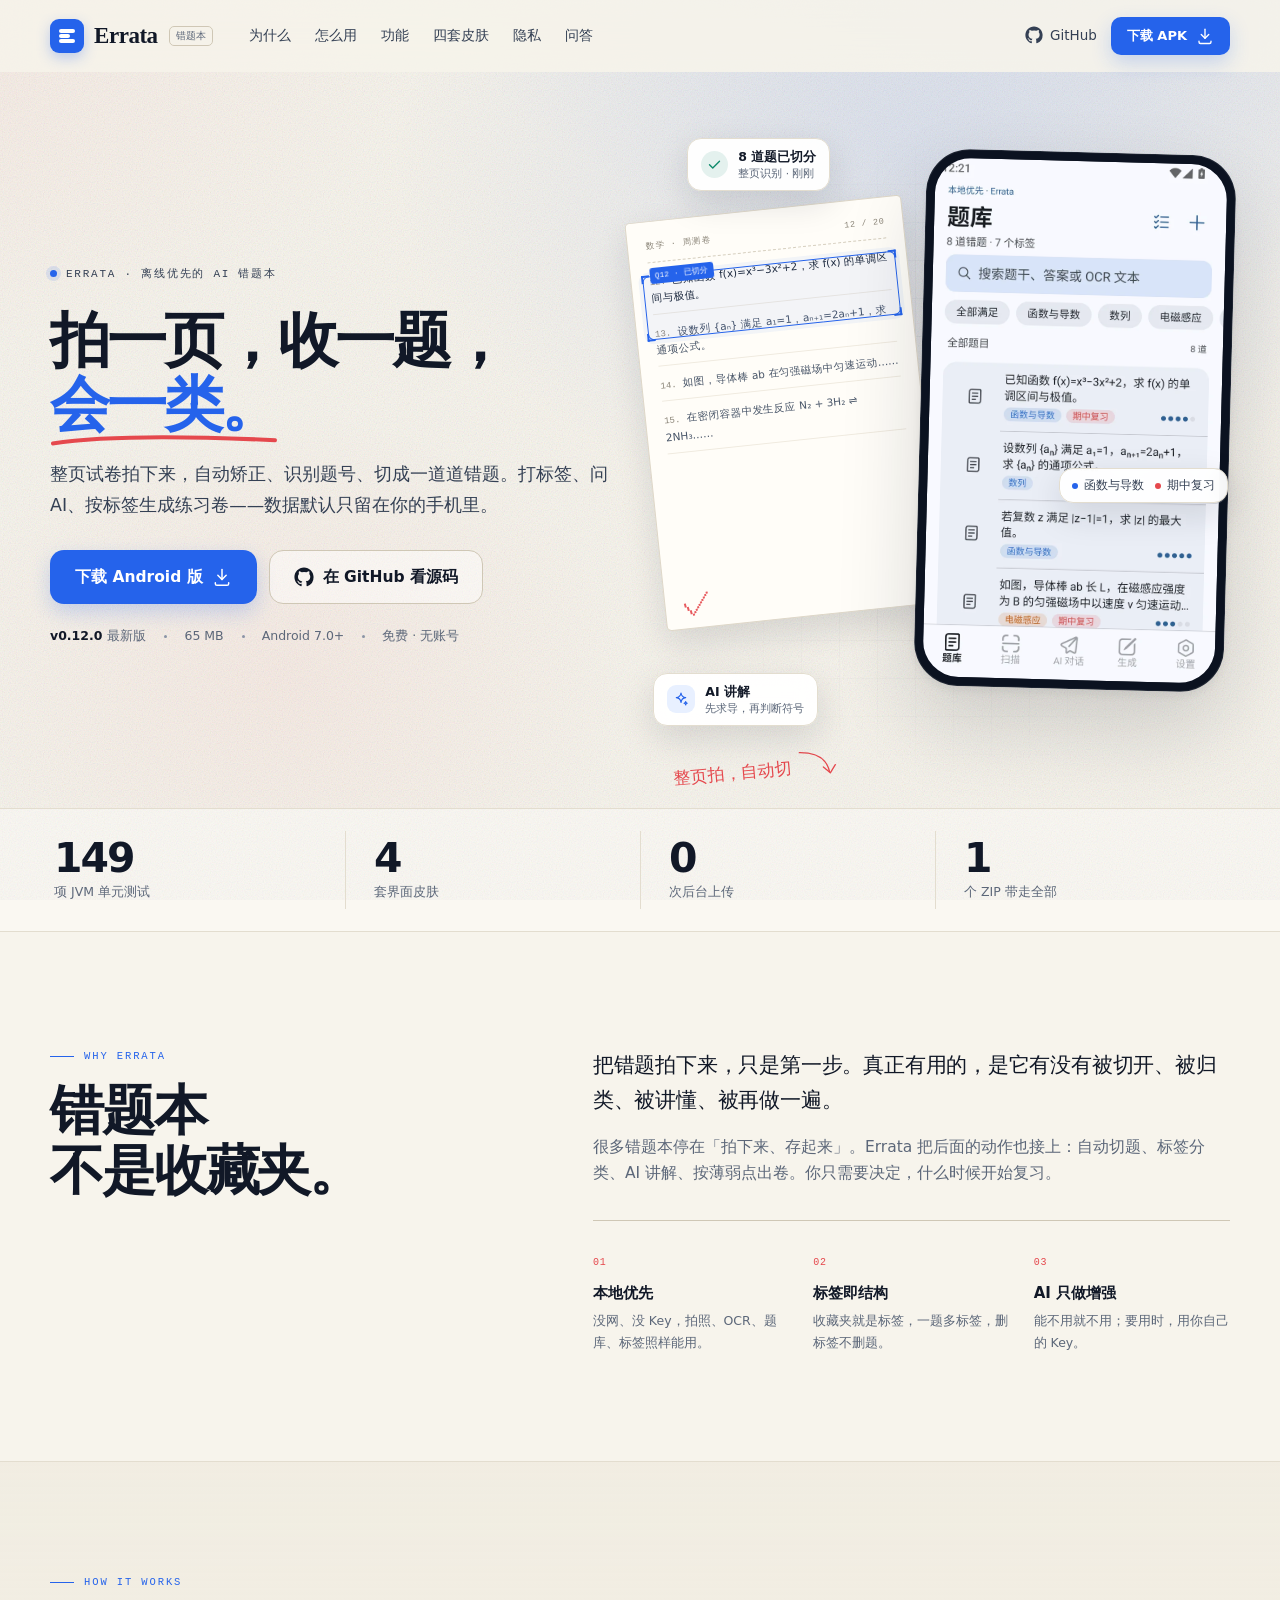
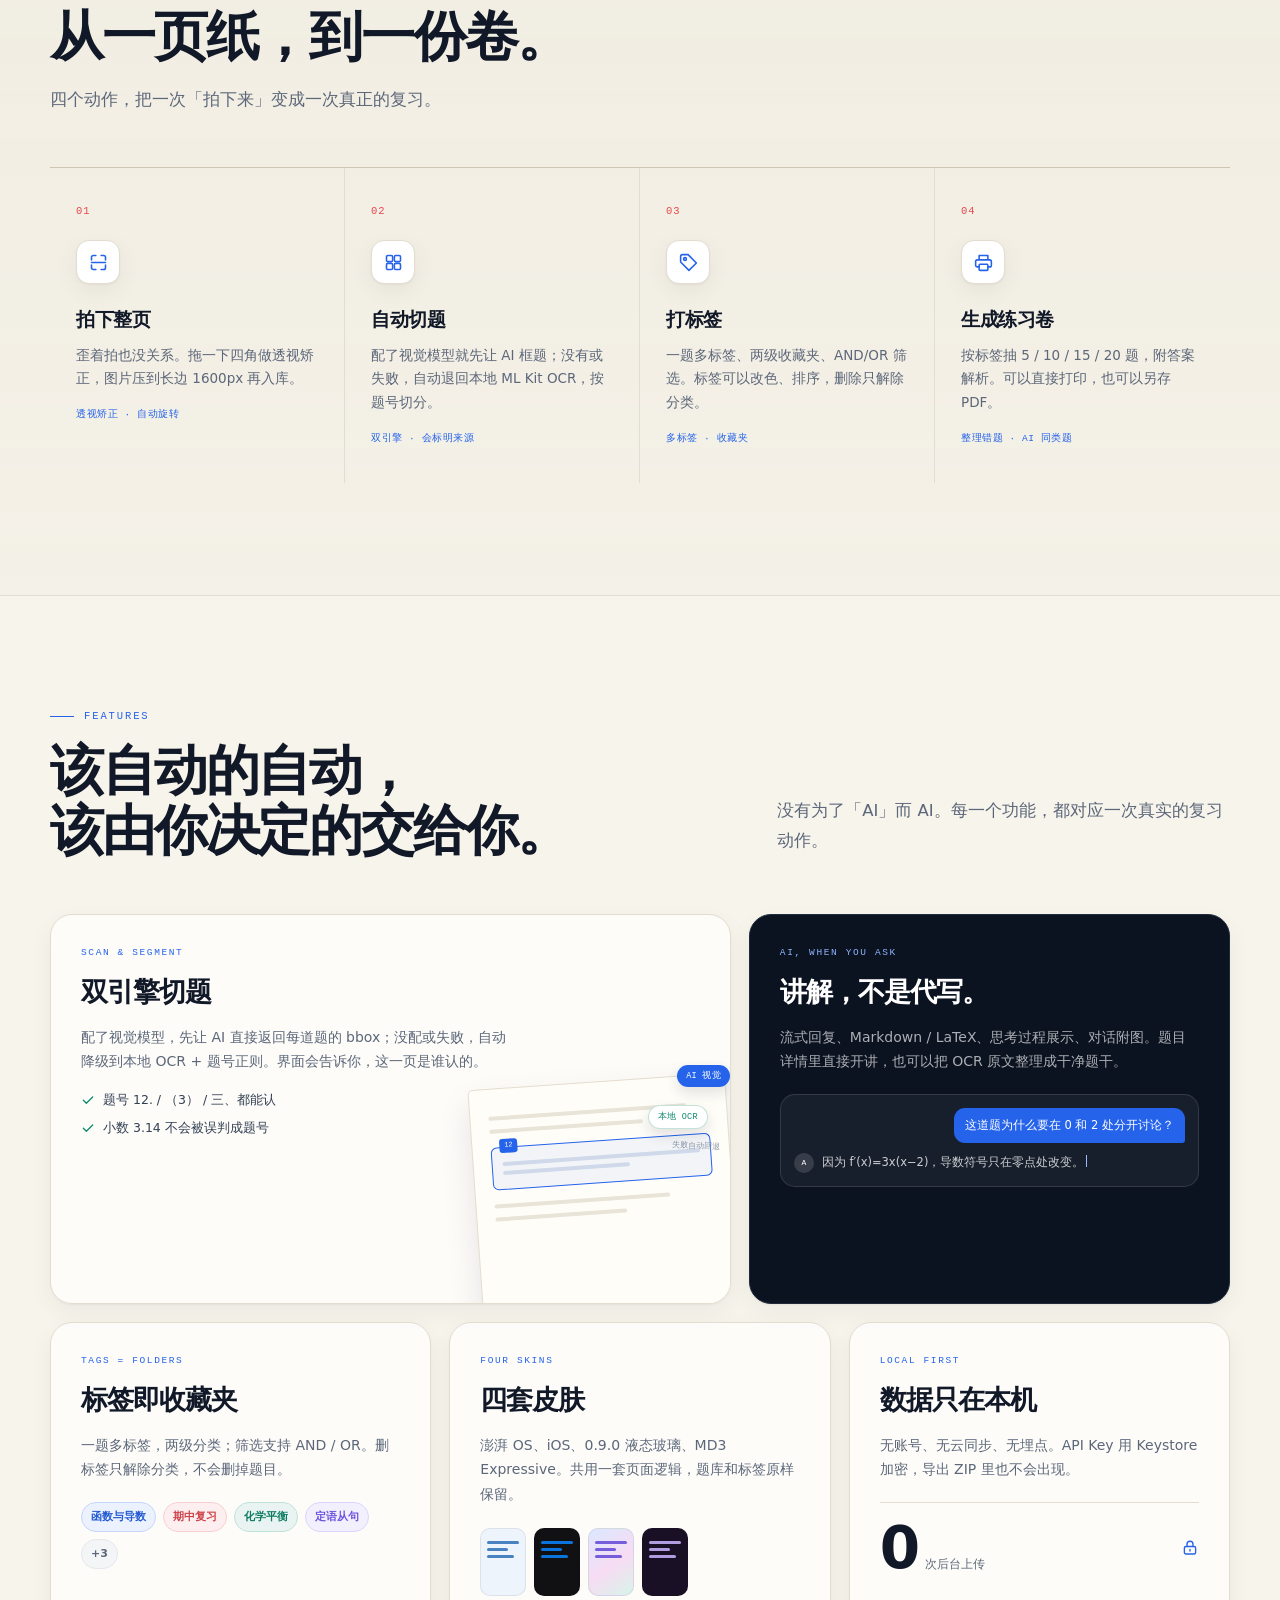
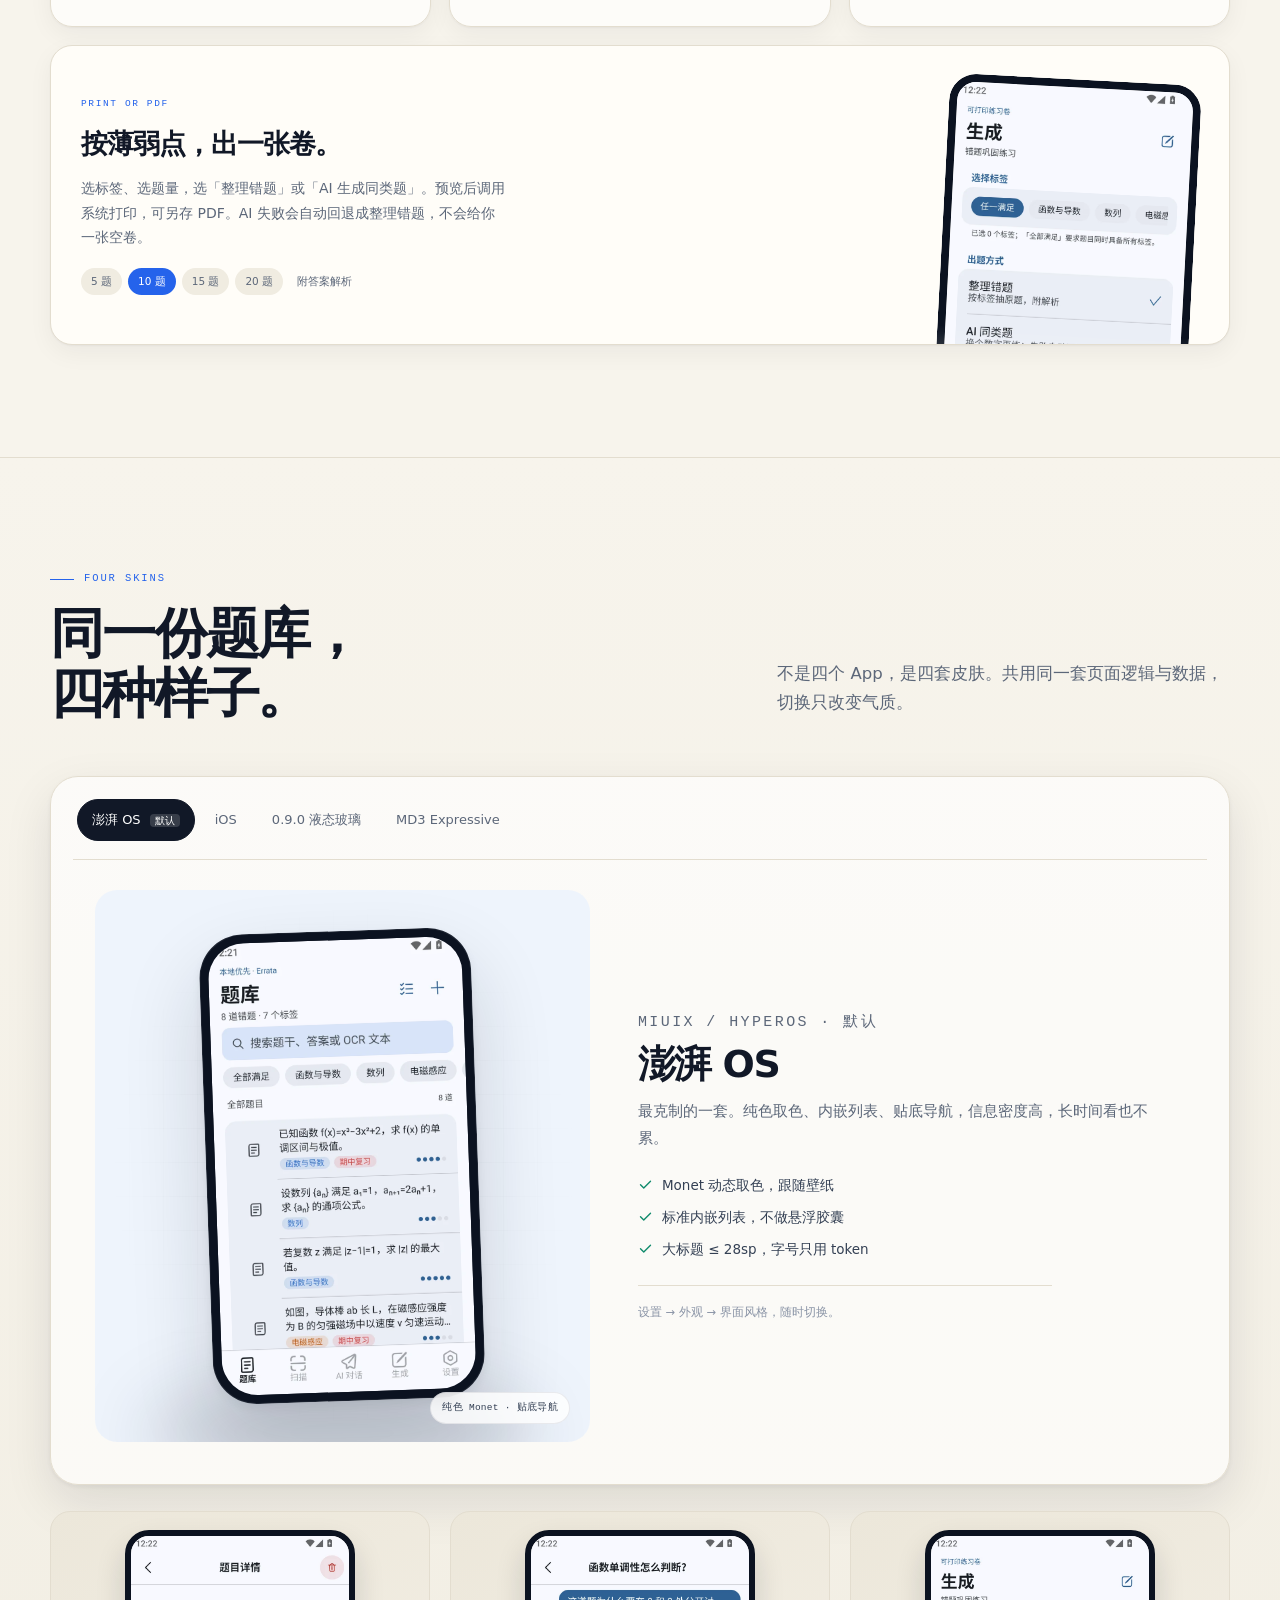
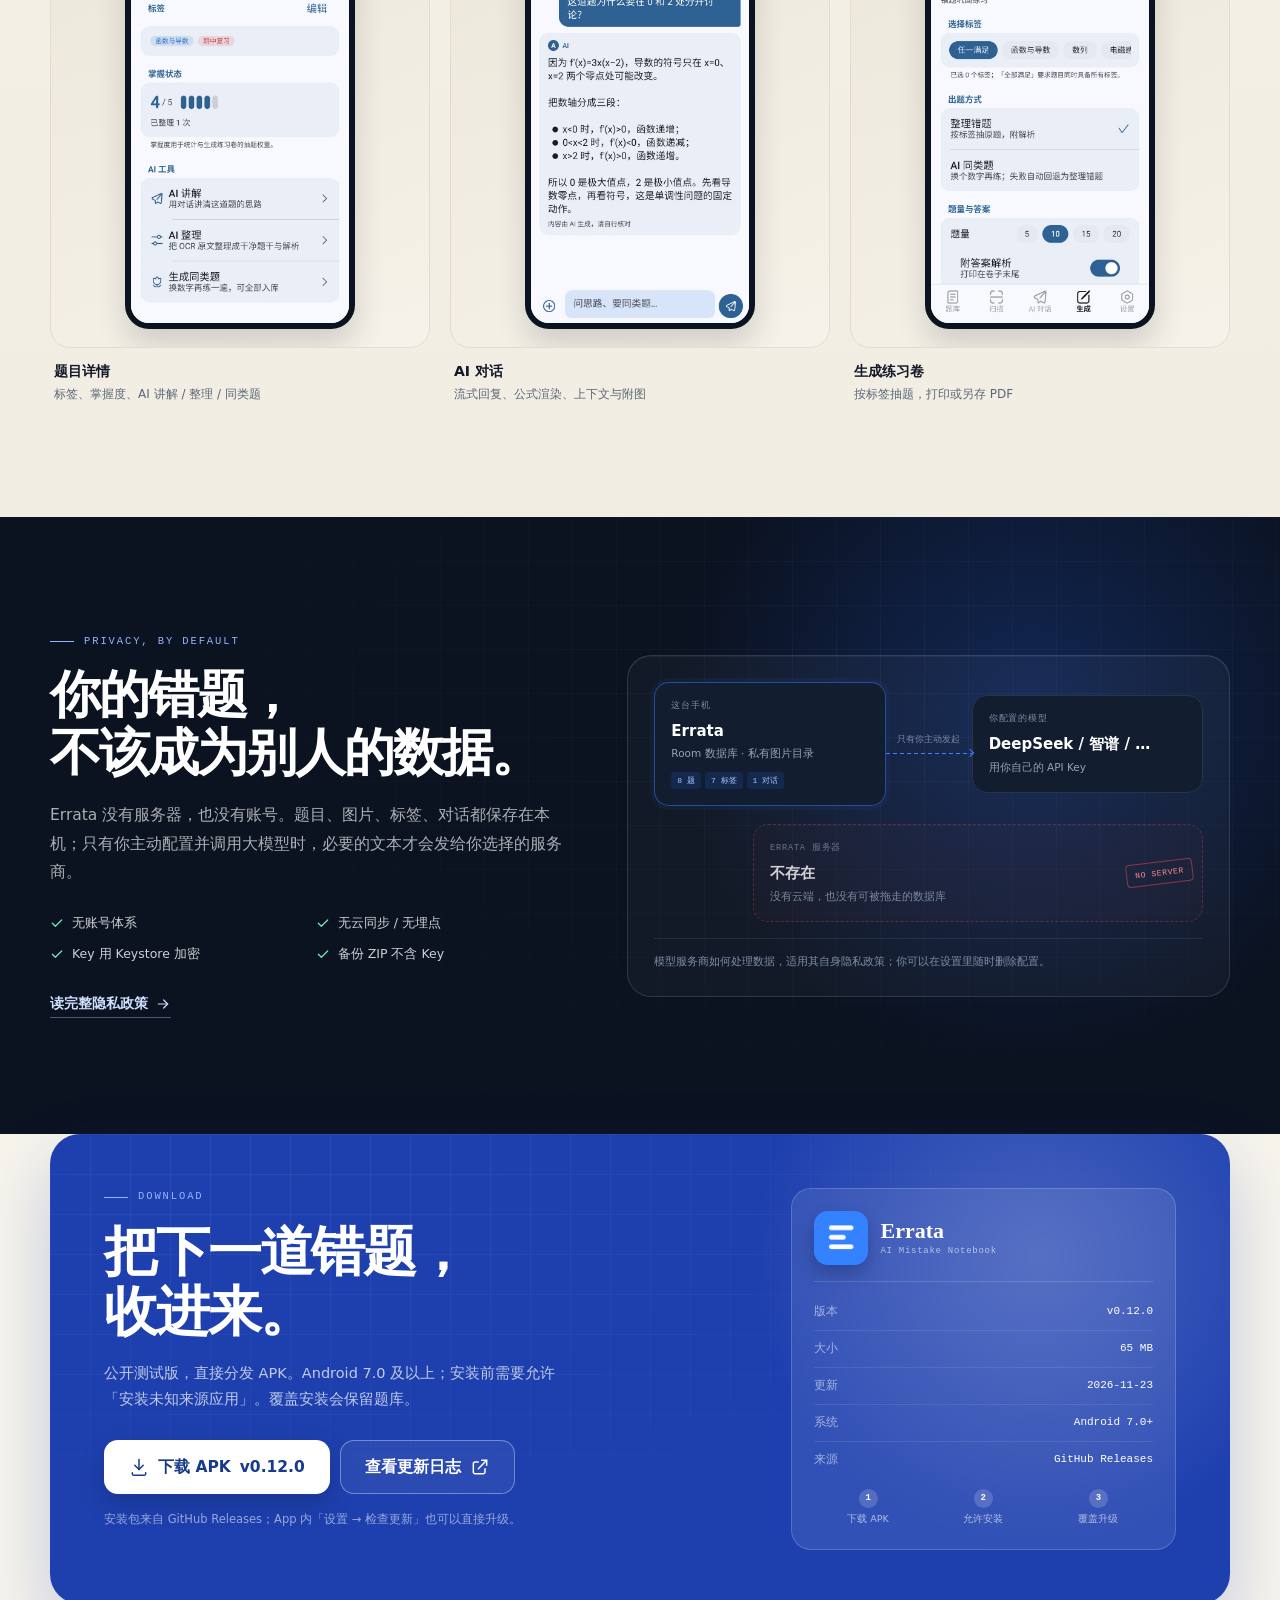
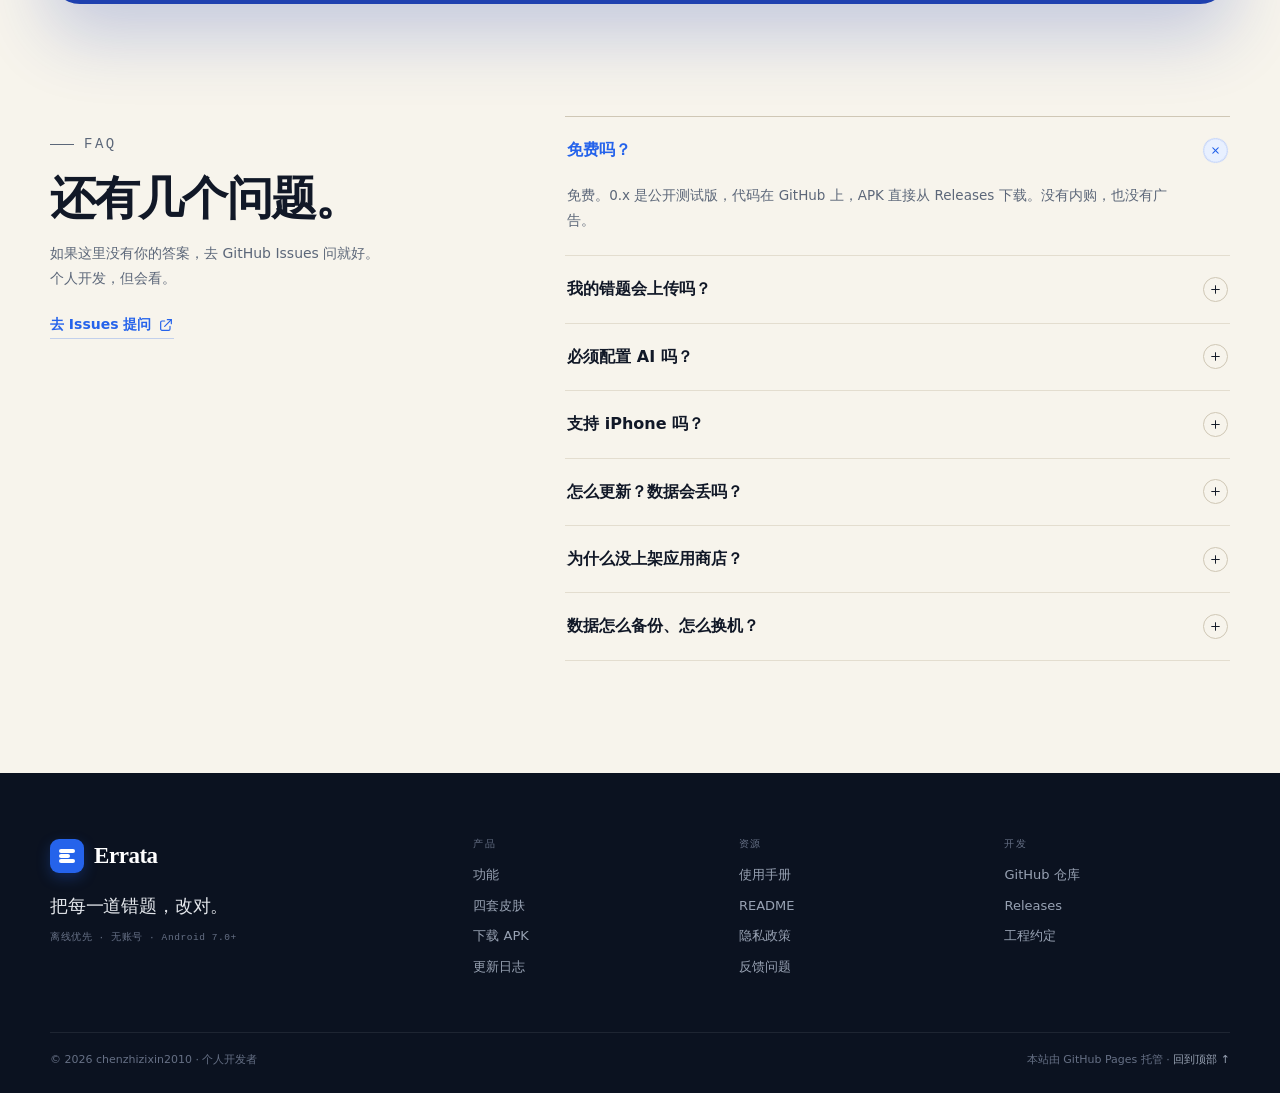
==== website/index.html @ bc50794c "v0.13.0: version channels (Alpha), AI question QA gate, answer camera, EDSR x4 super-resolution, use" ====
<!DOCTYPE html>
<html lang="zh-CN">
<head>
  <meta charset="utf-8">
  <meta name="viewport" content="width=device-width, initial-scale=1">
  <title>Errata · 离线优先的 AI 错题本</title>
  <meta name="description" content="拍一页试卷，自动切成一道道错题。标签分类、AI 讲解、按标签生成练习卷；数据默认只留在你的手机里。Android 7.0+，免费下载。">
  <meta name="keywords" content="错题本, AI 错题本, 拍照切题, OCR, 练习卷, 安卓, Errata, 错题整理">
  <meta name="author" content="chenzhizixin2010">
  <meta name="theme-color" content="#F7F4EC">
  <meta name="color-scheme" content="light">
  <meta name="application-name" content="Errata">
  <link rel="canonical" href="https://chenzhizixin2010.github.io/wrongbook/">
  <link rel="icon" href="assets/img/favicon.svg" type="image/svg+xml">
  <link rel="icon" type="image/png" sizes="32x32" href="assets/img/favicon-32.png">
  <link rel="apple-touch-icon" href="assets/img/apple-touch-icon.png">
  <link rel="manifest" href="site.webmanifest">

  <meta property="og:type" content="website">
  <meta property="og:site_name" content="Errata">
  <meta property="og:title" content="Errata · 拍一页，收一题，会一类。">
  <meta property="og:description" content="离线优先的 AI 错题本：拍照切题、多标签分类、AI 讲解、按标签生成练习卷。数据默认只留在手机里。">
  <meta property="og:url" content="https://chenzhizixin2010.github.io/wrongbook/">
  <meta property="og:image" content="https://chenzhizixin2010.github.io/wrongbook/assets/img/og.png">
  <meta property="og:image:width" content="1200">
  <meta property="og:image:height" content="630">
  <meta property="og:image:alt" content="Errata：离线优先的 AI 错题本，拍一页，收一题，会一类。">
  <meta property="og:locale" content="zh_CN">
  <meta name="twitter:card" content="summary_large_image">
  <meta name="twitter:title" content="Errata · 离线优先的 AI 错题本">
  <meta name="twitter:description" content="拍一页试卷，自动切成一道道错题。标签分类、AI 讲解、按标签生成练习卷。数据只留在手机里。">
  <meta name="twitter:image" content="https://chenzhizixin2010.github.io/wrongbook/assets/img/og.png">

  <link rel="preload" as="image" href="assets/img/screens/home-miuix.webp">
  <link rel="stylesheet" href="assets/css/site.css">
</head>
<body>
  <a class="skip-link" href="#main">跳到主要内容</a>

  <svg class="svg-sprite" aria-hidden="true" width="0" height="0">
    <symbol id="i-arrow" viewBox="0 0 24 24"><path d="M5 12h14"/><path d="m13 6 6 6-6 6"/></symbol>
    <symbol id="i-download" viewBox="0 0 24 24"><path d="M12 3v12"/><path d="m7 10 5 5 5-5"/><path d="M4 19v1a2 2 0 0 0 2 2h12a2 2 0 0 0 2-2v-1"/></symbol>
    <symbol id="i-check" viewBox="0 0 24 24"><path d="m4 12.5 5.2 5.2L20 6.8"/></symbol>
    <symbol id="i-plus" viewBox="0 0 24 24"><path d="M12 5v14M5 12h14"/></symbol>
    <symbol id="i-chevron" viewBox="0 0 24 24"><path d="m9 5 7 7-7 7"/></symbol>
    <symbol id="i-menu" viewBox="0 0 24 24"><path d="M4 7h16M4 12h16M4 17h16"/></symbol>
    <symbol id="i-close" viewBox="0 0 24 24"><path d="m6 6 12 12M18 6 6 18"/></symbol>
    <symbol id="i-scan" viewBox="0 0 24 24"><path d="M4 9V6a2 2 0 0 1 2-2h3M15 4h3a2 2 0 0 1 2 2v3M20 15v3a2 2 0 0 1-2 2h-3M9 20H6a2 2 0 0 1-2-2v-3"/><path d="M4 12h16"/></symbol>
    <symbol id="i-tag" viewBox="0 0 24 24"><path d="M3 11.5V5a2 2 0 0 1 2-2h6.5L21 12.5 12.5 21 3 11.5Z"/><circle cx="8" cy="8" r="1.6"/></symbol>
    <symbol id="i-printer" viewBox="0 0 24 24"><path d="M7 8V4h10v4"/><path d="M7 17H5a2 2 0 0 1-2-2v-4a2 2 0 0 1 2-2h14a2 2 0 0 1 2 2v4a2 2 0 0 1-2 2h-2"/><rect x="7" y="14" width="10" height="7" rx="1"/></symbol>
    <symbol id="i-lock" viewBox="0 0 24 24"><rect x="4.5" y="10" width="15" height="10" rx="2"/><path d="M8 10V7a4 4 0 0 1 8 0v3"/><path d="M12 14v2"/></symbol>
    <symbol id="i-chat" viewBox="0 0 24 24"><path d="M21 11.5a8.4 8.4 0 0 1-8.5 8.3 9 9 0 0 1-3.8-.8L4 21l1.7-4.4a8 8 0 0 1-1.2-4.2A8.4 8.4 0 0 1 13 4.1a8.4 8.4 0 0 1 8 7.4Z"/><path d="M8.5 11.5h.01M12 11.5h.01M15.5 11.5h.01"/></symbol>
    <symbol id="i-spark" viewBox="0 0 24 24"><path d="M12 3c.6 4.6 2.4 6.4 7 7-4.6.6-6.4 2.4-7 7-.6-4.6-2.4-6.4-7-7 4.6-.6 6.4-2.4 7-7Z"/><path d="M19 16c.2 1.6.8 2.2 2.4 2.4-1.6.2-2.2.8-2.4 2.4-.2-1.6-.8-2.2-2.4-2.4 1.6-.2 2.2-.8 2.4-2.4Z"/></symbol>
    <symbol id="i-book" viewBox="0 0 24 24"><path d="M4 5.5A2.5 2.5 0 0 1 6.5 3H20v15.5H6.5A2.5 2.5 0 0 0 4 21V5.5Z"/><path d="M4 18.5A2.5 2.5 0 0 1 6.5 16H20"/><path d="M8 7h8"/></symbol>
    <symbol id="i-grid" viewBox="0 0 24 24"><rect x="4" y="4" width="7" height="7" rx="1.5"/><rect x="13" y="4" width="7" height="7" rx="1.5"/><rect x="4" y="13" width="7" height="7" rx="1.5"/><rect x="13" y="13" width="7" height="7" rx="1.5"/></symbol>
    <symbol id="i-device" viewBox="0 0 24 24"><rect x="6" y="2.5" width="12" height="19" rx="2.5"/><path d="M10 5.5h4M11 18.5h2"/></symbol>
    <symbol id="i-external" viewBox="0 0 24 24"><path d="M14 4h6v6"/><path d="M20 4 10 14"/><path d="M18 14v4a2 2 0 0 1-2 2H6a2 2 0 0 1-2-2V8a2 2 0 0 1 2-2h4"/></symbol>
    <symbol id="i-github" viewBox="0 0 24 24"><path d="M12 .5C5.65.5.5 5.65.5 12c0 5.1 3.29 9.42 7.86 10.95.58.1.79-.25.79-.56v-2.17c-3.2.7-3.88-1.36-3.88-1.36-.53-1.34-1.3-1.7-1.3-1.7-1.06-.72.08-.71.08-.71 1.17.08 1.79 1.2 1.79 1.2 1.04 1.78 2.73 1.27 3.4.97.1-.75.41-1.27.74-1.56-2.55-.29-5.23-1.28-5.23-5.7 0-1.26.45-2.29 1.19-3.1-.12-.29-.52-1.46.11-3.05 0 0 .97-.31 3.18 1.18a11.1 11.1 0 0 1 5.8 0c2.2-1.49 3.17-1.18 3.17-1.18.63 1.59.23 2.76.11 3.05.74.81 1.19 1.84 1.19 3.1 0 4.43-2.69 5.41-5.25 5.69.42.36.79 1.08.79 2.18v3.23c0 .31.21.67.8.56A11.51 11.51 0 0 0 23.5 12C23.5 5.65 18.35.5 12 .5Z"/></symbol>
  </svg>

  <header class="site-header" id="top">
    <div class="wrap header-inner">
      <a class="brand" href="index.html" aria-label="Errata 首页">
        <span class="brand-mark" aria-hidden="true">
          <span></span><span></span><span></span>
        </span>
        <span class="brand-name">Errata</span>
        <span class="brand-sub">错题本</span>
      </a>

      <nav class="nav" id="siteNav" aria-label="主导航">
        <a href="#why">为什么</a>
        <a href="#how">怎么用</a>
        <a href="#features">功能</a>
        <a href="#skins">四套皮肤</a>
        <a href="#privacy">隐私</a>
        <a href="#faq">问答</a>
      </nav>

      <div class="header-actions">
        <a class="gh-link" href="https://github.com/chenzhizixin2010/wrongbook" target="_blank" rel="noopener">
          <svg class="icon icon-fill" aria-hidden="true"><use href="#i-github"></use></svg>
          <span>GitHub</span>
        </a>
        <a class="btn btn-primary btn-sm" href="#download">
          下载 APK
          <svg class="icon" aria-hidden="true"><use href="#i-download"></use></svg>
        </a>
        <button class="menu-btn" id="menuBtn" type="button" aria-label="打开菜单" aria-controls="siteNav" aria-expanded="false">
          <svg class="icon menu-open-icon" aria-hidden="true"><use href="#i-menu"></use></svg>
          <svg class="icon menu-close-icon" aria-hidden="true"><use href="#i-close"></use></svg>
        </button>
      </div>
    </div>
  </header>

  <main id="main">
    <section class="hero">
      <div class="hero-wash" aria-hidden="true"></div>
      <div class="wrap hero-grid">
        <div class="hero-copy">
          <p class="eyebrow"><span class="live-dot" aria-hidden="true"></span> ERRATA · 离线优先的 AI 错题本</p>
          <h1><span class="h1-top">拍一页，<br class="br-mobile">收一题，</span><br><span class="mark">会一类。<svg viewBox="0 0 340 22" preserveAspectRatio="none" aria-hidden="true"><path d="M4 14C74 5 180 4 336 10"/></svg></span></h1>
          <p class="hero-lede">整页试卷拍下来，自动矫正、识别题号、切成一道道错题。<span class="nowrap">打标签</span>、问 AI、按标签生成练习卷——数据默认只留在你的手机里。</p>
          <div class="hero-actions">
            <a class="btn btn-primary btn-lg" data-download href="https://github.com/chenzhizixin2010/wrongbook/releases/download/v0.12.0/wrongbook-v0.12.0.apk">
              下载 Android 版
              <svg class="icon" aria-hidden="true"><use href="#i-download"></use></svg>
            </a>
            <a class="btn btn-secondary btn-lg" href="https://github.com/chenzhizixin2010/wrongbook" target="_blank" rel="noopener">
              <svg class="icon icon-fill" aria-hidden="true"><use href="#i-github"></use></svg>
              在 GitHub 看源码
            </a>
          </div>
          <ul class="hero-facts" aria-label="版本与系统要求">
            <li><strong data-version>v0.12.0</strong> 最新版</li>
            <li><span data-size>65 MB</span></li>
            <li>Android 7.0+</li>
            <li>免费 · 无账号</li>
          </ul>
        </div>

        <div class="hero-art" aria-label="Errata 应用界面与一张被切分的试卷">
          <div class="hero-grid-bg" aria-hidden="true"></div>

          <div class="paper-card" aria-hidden="true">
            <div class="paper-top"><span>数学 · 周测卷</span><span>12 / 20</span></div>
            <p class="paper-line is-target"><span class="paper-no">12.</span> 已知函数 f(x)=x³−3x²+2，求 f(x) 的单调区间与极值。</p>
            <p class="paper-line"><span class="paper-no">13.</span> 设数列 {aₙ} 满足 a₁=1，aₙ₊₁=2aₙ+1，求通项公式。</p>
            <p class="paper-line"><span class="paper-no">14.</span> 如图，导体棒 ab 在匀强磁场中匀速运动……</p>
            <p class="paper-line"><span class="paper-no">15.</span> 在密闭容器中发生反应 N₂ + 3H₂ ⇌ 2NH₃……</p>
            <span class="scan-box"><i class="c tl"></i><i class="c tr"></i><i class="c bl"></i><i class="c br"></i><em>Q12 · 已切分</em></span>
            <span class="paper-check">✓</span>
          </div>

          <figure class="phone phone-hero">
            <img src="assets/img/screens/home-miuix.webp" width="720" height="1280" alt="Errata 题库界面：8 道错题、标签筛选和掌握度圆点">
          </figure>

          <div class="float-chip chip-count">
            <span class="chip-check"><svg class="icon" aria-hidden="true"><use href="#i-check"></use></svg></span>
            <div><strong>8 道题已切分</strong><small>整页识别 · 刚刚</small></div>
          </div>

          <div class="float-chip chip-tag" aria-hidden="true">
            <span class="tag-dot" style="--tag:#2563EB"></span>函数与导数
            <span class="tag-dot" style="--tag:#E5484D"></span>期中复习
          </div>

          <div class="float-chip chip-ai">
            <span class="chip-spark"><svg class="icon" aria-hidden="true"><use href="#i-spark"></use></svg></span>
            <div><strong>AI 讲解</strong><small>先求导，再判断符号</small></div>
          </div>

          <div class="scribble" aria-hidden="true">整页拍，自动切<svg viewBox="0 0 90 40"><path d="M4 4c26 2 38 14 40 30"/><path d="m36 27 9 9 8-11"/></svg></div>
        </div>
      </div>
    </section>

    <section class="stats" aria-label="项目数据">
      <div class="wrap stats-grid">
        <div><strong>149</strong><span>项 JVM 单元测试</span></div>
        <div><strong>4</strong><span>套界面皮肤</span></div>
        <div><strong>0</strong><span>次后台上传</span></div>
        <div><strong>1</strong><span>个 ZIP 带走全部</span></div>
      </div>
    </section>

    <section class="section manifesto" id="why">
      <div class="wrap manifesto-grid">
        <div class="reveal">
          <p class="label">WHY ERRATA</p>
          <h2>错题本<br>不是收藏夹。</h2>
        </div>
        <div class="manifesto-body reveal">
          <p class="big">把错题拍下来，只是第一步。真正有用的，是它有没有被切开、被归类、被讲懂、被再做一遍。</p>
          <p>很多错题本停在「拍下来、存起来」。Errata 把后面的动作也接上：自动切题、标签分类、AI 讲解、按薄弱点出卷。你只需要决定，什么时候开始复习。</p>
          <div class="principles">
            <div><span>01</span><strong>本地优先</strong><p>没网、没 Key，拍照、OCR、题库、标签照样能用。</p></div>
            <div><span>02</span><strong>标签即结构</strong><p>收藏夹就是标签，一题多标签，删标签不删题。</p></div>
            <div><span>03</span><strong>AI 只做增强</strong><p>能不用就不用；要用时，用你自己的 Key。</p></div>
          </div>
        </div>
      </div>
    </section>

    <section class="section section-tint" id="how">
      <div class="wrap">
        <div class="section-head reveal">
          <p class="label">HOW IT WORKS</p>
          <h2>从一页纸，到一份卷。</h2>
          <p class="lede">四个动作，把一次「拍下来」变成一次真正的复习。</p>
        </div>
        <ol class="steps">
          <li class="reveal">
            <span class="step-no">01</span>
            <span class="step-icon"><svg class="icon" aria-hidden="true"><use href="#i-scan"></use></svg></span>
            <h3>拍下整页</h3>
            <p>歪着拍也没关系。拖一下四角做透视矫正，图片压到长边 1600px 再入库。</p>
            <span class="step-note">透视矫正 · 自动旋转</span>
          </li>
          <li class="reveal">
            <span class="step-no">02</span>
            <span class="step-icon"><svg class="icon" aria-hidden="true"><use href="#i-grid"></use></svg></span>
            <h3>自动切题</h3>
            <p>配了视觉模型就先让 AI 框题；没有或失败，自动退回本地 ML Kit OCR，按题号切分。</p>
            <span class="step-note">双引擎 · 会标明来源</span>
          </li>
          <li class="reveal">
            <span class="step-no">03</span>
            <span class="step-icon"><svg class="icon" aria-hidden="true"><use href="#i-tag"></use></svg></span>
            <h3>打标签</h3>
            <p>一题多标签、两级收藏夹、AND/OR 筛选。标签可以改色、排序，删除只解除分类。</p>
            <span class="step-note">多标签 · 收藏夹</span>
          </li>
          <li class="reveal">
            <span class="step-no">04</span>
            <span class="step-icon"><svg class="icon" aria-hidden="true"><use href="#i-printer"></use></svg></span>
            <h3>生成练习卷</h3>
            <p>按标签抽 5 / 10 / 15 / 20 题，附答案解析。可以直接打印，也可以另存 PDF。</p>
            <span class="step-note">整理错题 · AI 同类题</span>
          </li>
        </ol>
      </div>
    </section>

    <section class="section" id="features">
      <div class="wrap">
        <div class="section-head section-head-row reveal">
          <div>
            <p class="label">FEATURES</p>
            <h2>该自动的自动，<br>该由你决定的交给你。</h2>
          </div>
          <p class="lede">没有为了「AI」而 AI。每一个功能，都对应一次真实的复习动作。</p>
        </div>

        <div class="bento">
          <article class="feature feature-scan reveal">
            <div class="feature-copy">
              <span class="feature-kicker">SCAN &amp; SEGMENT</span>
              <h3>双引擎切题</h3>
              <p>配了视觉模型，先让 AI 直接返回每道题的 bbox；没配或失败，自动降级到本地 OCR + 题号正则。界面会告诉你，这一页是谁认的。</p>
              <ul class="mini-list">
                <li><svg class="icon" aria-hidden="true"><use href="#i-check"></use></svg>题号 12. / （3） / 三、都能认</li>
                <li><svg class="icon" aria-hidden="true"><use href="#i-check"></use></svg>小数 3.14 不会被误判成题号</li>
              </ul>
            </div>
            <div class="scan-visual" aria-hidden="true">
              <div class="sv-paper">
                <div class="sv-line w90"></div>
                <div class="sv-line w70"></div>
                <div class="sv-target"><span>12</span><div><i></i><i></i></div></div>
                <div class="sv-line w80"></div>
                <div class="sv-line w60"></div>
              </div>
              <span class="engine-pill ai">AI 视觉</span>
              <span class="engine-pill local">本地 OCR</span>
              <span class="fallback-note">失败自动回退</span>
            </div>
          </article>

          <article class="feature feature-ai reveal">
            <span class="feature-kicker">AI, WHEN YOU ASK</span>
            <h3>讲解，不是代写。</h3>
            <p>流式回复、Markdown / LaTeX、思考过程展示、对话附图。题目详情里直接开讲，也可以把 OCR 原文整理成干净题干。</p>
            <div class="chat-mock" aria-hidden="true">
              <div class="chat-q">这道题为什么要在 0 和 2 处分开讨论？</div>
              <div class="chat-a">
                <span class="chat-avatar">A</span>
                <div>因为 f′(x)=3x(x−2)，导数符号只在零点处改变。<span class="cursor"></span></div>
              </div>
            </div>
          </article>

          <article class="feature feature-tags reveal">
            <span class="feature-kicker">TAGS = FOLDERS</span>
            <h3>标签即收藏夹</h3>
            <p>一题多标签，两级分类；筛选支持 AND / OR。删标签只解除分类，不会删掉题目。</p>
            <div class="tag-cloud" aria-hidden="true">
              <span style="--tag:#2563EB">函数与导数</span>
              <span style="--tag:#E5484D">期中复习</span>
              <span style="--tag:#0E8A6B">化学平衡</span>
              <span style="--tag:#7A5AF8">定语从句</span>
              <span class="tag-more">+3</span>
            </div>
          </article>

          <article class="feature feature-skins reveal">
            <span class="feature-kicker">FOUR SKINS</span>
            <h3>四套皮肤</h3>
            <p>澎湃 OS、iOS、0.9.0 液态玻璃、MD3 Expressive。共用一套页面逻辑，题库和标签原样保留。</p>
            <div class="skin-strip" aria-hidden="true">
              <span class="skin-swatch" data-swatch="miuix"><i></i><i></i><i></i></span>
              <span class="skin-swatch" data-swatch="ios"><i></i><i></i><i></i></span>
              <span class="skin-swatch" data-swatch="v090"><i></i><i></i><i></i></span>
              <span class="skin-swatch" data-swatch="md3e"><i></i><i></i><i></i></span>
            </div>
          </article>

          <article class="feature feature-privacy reveal">
            <span class="feature-kicker">LOCAL FIRST</span>
            <h3>数据只在本机</h3>
            <p>无账号、无云同步、无埋点。API Key 用 Keystore 加密，导出 ZIP 里也不会出现。</p>
            <div class="zero-upload" aria-hidden="true">
              <strong>0</strong>
              <span>次后台上传</span>
              <svg class="icon"><use href="#i-lock"></use></svg>
            </div>
          </article>

          <article class="feature feature-paper reveal">
            <div class="feature-copy">
              <span class="feature-kicker">PRINT OR PDF</span>
              <h3>按薄弱点，出一张卷。</h3>
              <p>选标签、选题量，选「整理错题」或「AI 生成同类题」。预览后调用系统打印，可另存 PDF。AI 失败会自动回退成整理错题，不会给你一张空卷。</p>
              <div class="paper-actions" aria-hidden="true">
                <span>5 题</span><span class="is-on">10 题</span><span>15 题</span><span>20 题</span>
                <em>附答案解析</em>
              </div>
            </div>
            <img class="paper-shot" src="assets/img/screens/generate-miuix.webp" width="720" height="1280" loading="lazy" alt="Errata 生成练习卷界面：选择标签、出题方式与题量">
          </article>
        </div>
      </div>
    </section>

    <section class="section skins-section" id="skins">
      <div class="wrap">
        <div class="section-head section-head-row reveal">
          <div>
            <p class="label">FOUR SKINS</p>
            <h2>同一份题库，<br>四种样子。</h2>
          </div>
          <p class="lede">不是四个 App，是四套皮肤。共用同一套页面逻辑与数据，切换只改变气质。</p>
        </div>

        <div class="skin-shell reveal">
          <div class="skin-tabs" role="tablist" aria-label="界面皮肤">
            <button class="skin-tab is-active" id="tab-miuix" role="tab" aria-selected="true" aria-controls="panel-miuix" tabindex="0" data-skin="miuix">澎湃 OS <span>默认</span></button>
            <button class="skin-tab" id="tab-ios" role="tab" aria-selected="false" aria-controls="panel-ios" tabindex="-1" data-skin="ios">iOS</button>
            <button class="skin-tab" id="tab-v090" role="tab" aria-selected="false" aria-controls="panel-v090" tabindex="-1" data-skin="v090">0.9.0 液态玻璃</button>
            <button class="skin-tab" id="tab-md3e" role="tab" aria-selected="false" aria-controls="panel-md3e" tabindex="-1" data-skin="md3e">MD3 Expressive</button>
          </div>

          <div class="skin-panel is-active" id="panel-miuix" role="tabpanel" aria-labelledby="tab-miuix" data-theme="miuix">
            <div class="skin-visual">
              <span class="skin-bg-grid" aria-hidden="true"></span>
              <figure class="phone phone-gallery">
                <img src="assets/img/screens/home-miuix.webp" width="720" height="1280" alt="澎湃 OS 皮肤下的 Errata 题库">
              </figure>
              <span class="skin-float">纯色 Monet · 贴底导航</span>
            </div>
            <div class="skin-copy">
              <p class="skin-kicker">MIUIX / HYPEROS · 默认</p>
              <h3>澎湃 OS</h3>
              <p>最克制的一套。纯色取色、内嵌列表、贴底导航，信息密度高，长时间看也不累。</p>
              <ul class="ticks">
                <li><svg class="icon" aria-hidden="true"><use href="#i-check"></use></svg>Monet 动态取色，跟随壁纸</li>
                <li><svg class="icon" aria-hidden="true"><use href="#i-check"></use></svg>标准内嵌列表，不做悬浮胶囊</li>
                <li><svg class="icon" aria-hidden="true"><use href="#i-check"></use></svg>大标题 ≤ 28sp，字号只用 token</li>
              </ul>
              <p class="skin-hint">设置 → 外观 → 界面风格，随时切换。</p>
            </div>
          </div>

          <div class="skin-panel" id="panel-ios" role="tabpanel" aria-labelledby="tab-ios" data-theme="ios" hidden>
            <div class="skin-visual">
              <span class="skin-bg-grid" aria-hidden="true"></span>
              <figure class="phone phone-gallery">
                <img src="assets/img/screens/home-ios.webp" width="720" height="1280" alt="iOS 皮肤下的 Errata 题库">
              </figure>
              <span class="skin-float">玻璃材质 · Cupertino 字阶</span>
            </div>
            <div class="skin-copy">
              <p class="skin-kicker">IOS / CUPERTINO</p>
              <h3>iOS</h3>
              <p>分组列表、玻璃材质、SF 风格字阶。给习惯 iOS 的人一点熟悉感，但它仍然运行在 Android 上。</p>
              <ul class="ticks">
                <li><svg class="icon" aria-hidden="true"><use href="#i-check"></use></svg>Cupertino 分组列表与圆角</li>
                <li><svg class="icon" aria-hidden="true"><use href="#i-check"></use></svg>深色模式下的玻璃质感</li>
                <li><svg class="icon" aria-hidden="true"><use href="#i-check"></use></svg>与其它皮肤共用同一份数据</li>
              </ul>
              <p class="skin-hint">设置 → 外观 → 界面风格，随时切换。</p>
            </div>
          </div>

          <div class="skin-panel" id="panel-v090" role="tabpanel" aria-labelledby="tab-v090" data-theme="v090" hidden>
            <div class="skin-visual">
              <span class="skin-bg-grid" aria-hidden="true"></span>
              <figure class="phone phone-gallery">
                <img src="assets/img/screens/home-v090.webp" width="720" height="1280" alt="0.9.0 液态玻璃皮肤下的 Errata 题库">
              </figure>
              <span class="skin-float">极光渐变 · 悬浮胶囊</span>
            </div>
            <div class="skin-copy">
              <p class="skin-kicker">0.9.0 / LIQUID GLASS</p>
              <h3>0.9.0 液态玻璃</h3>
              <p>极光背景、悬浮胶囊导航、蓝紫渐变按钮。允许自己在一本错题本里，浪漫一下。</p>
              <ul class="ticks">
                <li><svg class="icon" aria-hidden="true"><use href="#i-check"></use></svg>柔和的极光渐变与玻璃高光</li>
                <li><svg class="icon" aria-hidden="true"><use href="#i-check"></use></svg>复古悬浮胶囊底部导航</li>
                <li><svg class="icon" aria-hidden="true"><use href="#i-check"></use></svg>只在这套皮肤里使用渐变</li>
              </ul>
              <p class="skin-hint">设置 → 外观 → 界面风格，随时切换。</p>
            </div>
          </div>

          <div class="skin-panel" id="panel-md3e" role="tabpanel" aria-labelledby="tab-md3e" data-theme="md3e" hidden>
            <div class="skin-visual">
              <span class="skin-bg-grid" aria-hidden="true"></span>
              <figure class="phone phone-gallery">
                <img src="assets/img/screens/home-md3e.webp" width="720" height="1280" alt="MD3 Expressive 皮肤下的 Errata 题库">
              </figure>
              <span class="skin-float">药丸按钮 · 大圆角</span>
            </div>
            <div class="skin-copy">
              <p class="skin-kicker">MATERIAL 3 EXPRESSIVE</p>
              <h3>MD3 Expressive</h3>
              <p>药丸按钮、大圆角、动态色、弹性导航。Material 3 的另一种表情，适合喜欢深色的人。</p>
              <ul class="ticks">
                <li><svg class="icon" aria-hidden="true"><use href="#i-check"></use></svg>Material 3 动态取色</li>
                <li><svg class="icon" aria-hidden="true"><use href="#i-check"></use></svg>药丸按钮与弹性导航</li>
                <li><svg class="icon" aria-hidden="true"><use href="#i-check"></use></svg>深色下的紫色层次</li>
              </ul>
              <p class="skin-hint">设置 → 外观 → 界面风格，随时切换。</p>
            </div>
          </div>
        </div>

        <div class="more-screens">
          <figure class="reveal">
            <div class="shot-frame"><img src="assets/img/screens/detail-miuix.webp" width="720" height="1280" loading="lazy" alt="题目详情页：标签、掌握度与 AI 工具"></div>
            <figcaption><strong>题目详情</strong><span>标签、掌握度、AI 讲解 / 整理 / 同类题</span></figcaption>
          </figure>
          <figure class="reveal">
            <div class="shot-frame"><img src="assets/img/screens/chat-miuix.webp" width="720" height="1280" loading="lazy" alt="AI 对话页：关于函数单调性的讲解"></div>
            <figcaption><strong>AI 对话</strong><span>流式回复、公式渲染、上下文与附图</span></figcaption>
          </figure>
          <figure class="reveal">
            <div class="shot-frame"><img src="assets/img/screens/generate-miuix.webp" width="720" height="1280" loading="lazy" alt="生成练习卷页：按标签抽题、选择题量"></div>
            <figcaption><strong>生成练习卷</strong><span>按标签抽题，打印或另存 PDF</span></figcaption>
          </figure>
        </div>
      </div>
    </section>

    <section class="privacy" id="privacy">
      <div class="wrap privacy-grid">
        <div class="privacy-copy reveal">
          <p class="label label-light">PRIVACY, BY DEFAULT</p>
          <h2>你的错题，<br>不该成为别人的数据。</h2>
          <p class="privacy-lede">Errata 没有服务器，也没有账号。题目、图片、标签、对话都保存在本机；只有你主动配置并调用大模型时，必要的文本才会发给你选择的服务商。</p>
          <div class="privacy-points">
            <span><svg class="icon" aria-hidden="true"><use href="#i-check"></use></svg>无账号体系</span>
            <span><svg class="icon" aria-hidden="true"><use href="#i-check"></use></svg>无云同步 / 无埋点</span>
            <span><svg class="icon" aria-hidden="true"><use href="#i-check"></use></svg>Key 用 Keystore 加密</span>
            <span><svg class="icon" aria-hidden="true"><use href="#i-check"></use></svg>备份 ZIP 不含 Key</span>
          </div>
          <a class="text-link text-link-light" href="privacy.html">读完整隐私政策 <svg class="icon" aria-hidden="true"><use href="#i-arrow"></use></svg></a>
        </div>

        <div class="privacy-map reveal" aria-label="数据流向示意：手机与模型服务商之间没有 Errata 服务器">
          <div class="map-row">
            <div class="map-node node-phone">
              <span class="node-label">这台手机</span>
              <strong>Errata</strong>
              <small>Room 数据库 · 私有图片目录</small>
              <span class="node-chips"><i>8 题</i><i>7 标签</i><i>1 对话</i></span>
            </div>
            <div class="map-link">
              <span>只有你主动发起</span>
              <i></i>
            </div>
            <div class="map-node node-model">
              <span class="node-label">你配置的模型</span>
              <strong>DeepSeek / 智谱 / …</strong>
              <small>用你自己的 API Key</small>
            </div>
          </div>
          <div class="map-ghost">
            <div class="map-node node-ghost">
              <span class="node-label">Errata 服务器</span>
              <strong>不存在</strong>
              <small>没有云端，也没有可被拖走的数据库</small>
            </div>
            <span class="ghost-stamp">NO SERVER</span>
          </div>
          <p class="map-note">模型服务商如何处理数据，适用其自身隐私政策；你可以在设置里随时删除配置。</p>
        </div>
      </div>
    </section>

    <section class="section download-section" id="download">
      <div class="wrap">
        <div class="download-card reveal">
          <div class="download-main">
            <p class="label label-light">DOWNLOAD</p>
            <h2>把下一道错题，<br>收进来。</h2>
            <p class="download-lede">公开测试版，直接分发 APK。Android 7.0 及以上；安装前需要允许「安装未知来源应用」。覆盖安装会保留题库。</p>
            <div class="download-actions">
              <a class="btn btn-light btn-lg" data-download href="https://github.com/chenzhizixin2010/wrongbook/releases/download/v0.12.0/wrongbook-v0.12.0.apk">
                <svg class="icon" aria-hidden="true"><use href="#i-download"></use></svg>
                下载 APK <span data-version>v0.12.0</span>
              </a>
              <a class="btn btn-outline-light btn-lg" href="https://github.com/chenzhizixin2010/wrongbook/releases" target="_blank" rel="noopener">
                查看更新日志
                <svg class="icon" aria-hidden="true"><use href="#i-external"></use></svg>
              </a>
            </div>
            <p class="download-note">安装包来自 GitHub Releases；App 内「设置 → 检查更新」也可以直接升级。</p>
          </div>

          <div class="download-side">
            <div class="app-id">
              <img src="assets/img/app-icon.png" width="512" height="512" alt="Errata 应用图标">
              <div><strong>Errata</strong><span>AI Mistake Notebook</span></div>
            </div>
            <dl class="release-meta">
              <div><dt>版本</dt><dd data-version>v0.12.0</dd></div>
              <div><dt>大小</dt><dd><span data-size>65 MB</span></dd></div>
              <div><dt>更新</dt><dd><span data-date>2026-11-23</span></dd></div>
              <div><dt>系统</dt><dd>Android 7.0+</dd></div>
              <div><dt>来源</dt><dd>GitHub Releases</dd></div>
            </dl>
            <div class="install-steps">
              <span><b>1</b> 下载 APK</span>
              <span><b>2</b> 允许安装</span>
              <span><b>3</b> 覆盖升级</span>
            </div>
          </div>
        </div>
      </div>
    </section>

    <section class="section faq-section" id="faq">
      <div class="wrap faq-grid">
        <div class="faq-intro reveal">
          <p class="label">FAQ</p>
          <h2>还有几个问题。</h2>
          <p>如果这里没有你的答案，去 GitHub Issues 问就好。<br>个人开发，但会看。</p>
          <a class="text-link" href="https://github.com/chenzhizixin2010/wrongbook/issues" target="_blank" rel="noopener">去 Issues 提问 <svg class="icon" aria-hidden="true"><use href="#i-external"></use></svg></a>
        </div>

        <div class="faq-list reveal">
          <details open>
            <summary>免费吗？<span class="faq-plus" aria-hidden="true"><svg class="icon"><use href="#i-plus"></use></svg></span></summary>
            <div class="faq-body"><p>免费。0.x 是公开测试版，代码在 GitHub 上，APK 直接从 Releases 下载。没有内购，也没有广告。</p></div>
          </details>
          <details>
            <summary>我的错题会上传吗？<span class="faq-plus" aria-hidden="true"><svg class="icon"><use href="#i-plus"></use></svg></span></summary>
            <div class="faq-body"><p>默认不会。拍照、OCR、切题、题库、标签都在本机完成。只有你配置了大模型 API，并主动发起对话、讲解、整理或生成同类题时，必要的文本才会发送给你选择的服务商。不会后台上传整本图库。</p></div>
          </details>
          <details>
            <summary>必须配置 AI 吗？<span class="faq-plus" aria-hidden="true"><svg class="icon"><use href="#i-plus"></use></svg></span></summary>
            <div class="faq-body"><p>不必。不配 Key 也能拍照、本地 OCR、切题、打标签、搜索、生成原题练习卷。AI 只是增强：识图切题、讲解、整理和出同类题。</p></div>
          </details>
          <details>
            <summary>支持 iPhone 吗？<span class="faq-plus" aria-hidden="true"><svg class="icon"><use href="#i-plus"></use></svg></span></summary>
            <div class="faq-body"><p>目前只有 Android 7.0+。四套皮肤里有一套 iOS 风格，但它不是 iOS 版，也不能在 iPhone 上安装。</p></div>
          </details>
          <details>
            <summary>怎么更新？数据会丢吗？<span class="faq-plus" aria-hidden="true"><svg class="icon"><use href="#i-plus"></use></svg></span></summary>
            <div class="faq-body"><p>设置 → 检查更新，或在本页下载新 APK 覆盖安装。覆盖安装不会清空题库。换机或怕丢数据，先在「设置 → 数据 → 导出题库」存一个 ZIP。</p></div>
          </details>
          <details>
            <summary>为什么没上架应用商店？<span class="faq-plus" aria-hidden="true"><svg class="icon"><use href="#i-plus"></use></svg></span></summary>
            <div class="faq-body"><p>个人开发，0.x 还在测试期，直接用 GitHub Releases 分发更灵活。安装时需要允许浏览器或文件管理器「安装未知来源应用」。</p></div>
          </details>
          <details>
            <summary>数据怎么备份、怎么换机？<span class="faq-plus" aria-hidden="true"><svg class="icon"><use href="#i-plus"></use></svg></span></summary>
            <div class="faq-body"><p>「设置 → 数据 → 导出题库」会生成一个 ZIP，包含题目 JSON、标签、对话和图片，不含 API Key。在新机导入时会按「原文 + 创建时间」判重，自动跳过重复题。</p></div>
          </details>
        </div>
      </div>
    </section>
  </main>

  <footer class="site-footer">
    <div class="wrap footer-grid">
      <div class="footer-brand">
        <a class="brand brand-footer" href="index.html">
          <span class="brand-mark" aria-hidden="true"><span></span><span></span><span></span></span>
          <span class="brand-name">Errata</span>
        </a>
        <p>把每一道错题，改对。</p>
        <span class="footer-meta">离线优先 · 无账号 · Android 7.0+</span>
      </div>
      <div class="footer-col">
        <h4>产品</h4>
        <a href="#features">功能</a>
        <a href="#skins">四套皮肤</a>
        <a href="#download">下载 APK</a>
        <a href="https://github.com/chenzhizixin2010/wrongbook/releases" target="_blank" rel="noopener">更新日志</a>
      </div>
      <div class="footer-col">
        <h4>资源</h4>
        <a href="https://github.com/chenzhizixin2010/wrongbook/blob/main/docs/USER-GUIDE.md" target="_blank" rel="noopener">使用手册</a>
        <a href="https://github.com/chenzhizixin2010/wrongbook#readme" target="_blank" rel="noopener">README</a>
        <a href="privacy.html">隐私政策</a>
        <a href="https://github.com/chenzhizixin2010/wrongbook/issues" target="_blank" rel="noopener">反馈问题</a>
      </div>
      <div class="footer-col">
        <h4>开发</h4>
        <a href="https://github.com/chenzhizixin2010/wrongbook" target="_blank" rel="noopener">GitHub 仓库</a>
        <a href="https://github.com/chenzhizixin2010/wrongbook/releases" target="_blank" rel="noopener">Releases</a>
        <a href="https://github.com/chenzhizixin2010/wrongbook/blob/main/AGENTS.md" target="_blank" rel="noopener">工程约定</a>
      </div>
    </div>
    <div class="wrap footer-bottom">
      <span>© 2026 chenzhizixin2010 · 个人开发者</span>
      <span>本站由 GitHub Pages 托管 · <a href="#top">回到顶部 ↑</a></span>
    </div>
  </footer>

  <script src="assets/js/site.js" defer></script>
  <script type="application/ld+json">
  {
    "@context": "https://schema.org",
    "@type": "SoftwareApplication",
    "name": "Errata",
    "alternateName": "Errata 错题本",
    "operatingSystem": "Android 7.0+",
    "applicationCategory": "EducationalApplication",
    "applicationSubCategory": "错题本",
    "inLanguage": "zh-CN",
    "softwareVersion": "0.12.0",
    "offers": { "@type": "Offer", "price": "0", "priceCurrency": "CNY" },
    "downloadUrl": "https://github.com/chenzhizixin2010/wrongbook/releases",
    "description": "离线优先的 AI 错题本：拍照切题、多标签分类、AI 讲解、按标签生成练习卷。",
    "author": { "@type": "Person", "name": "chenzhizixin2010" }
  }
  </script>
</body>
</html>
---- website/assets/css/site.css ----
/* ==========================================================================
   Errata 官网 · 2026
   纸张 / 墨水 / 批改红；无外部字体、无外部依赖。
   ========================================================================== */

:root {
  --paper: #f7f4ec;
  --paper-2: #f1ede2;
  --paper-3: #e9e4d6;
  --ink: #111827;
  --ink-2: #344054;
  --muted: #5c6779;
  --muted-2: #8a94a6;
  --line: #e3ddcf;
  --line-strong: #cfc7b5;
  --white: #ffffff;
  --blue: #2563eb;
  --blue-deep: #1d4ed8;
  --blue-ink: #173a8a;
  --sky: #e8f0ff;
  --red: #e5484d;
  --green: #0e8a6b;
  --dark: #0b1220;
  --dark-2: #111c2e;
  --sans: "PingFang SC", "HarmonyOS Sans SC", "MiSans", "Source Han Sans SC",
    "Noto Sans SC", "Microsoft YaHei", system-ui, -apple-system, sans-serif;
  --serif: "Iowan Old Style", "Palatino Linotype", "Songti SC", "Noto Serif SC",
    "Source Han Serif SC", Georgia, serif;
  --mono: "SFMono-Regular", "JetBrains Mono", Consolas, "Liberation Mono", monospace;
  --hand: "Kaiti SC", "STKaiti", "KaiTi", "Kaiti", cursive;
  --shadow-sm: 0 1px 2px rgba(16, 24, 40, 0.04), 0 8px 24px rgba(16, 24, 40, 0.05);
  --shadow-md: 0 2px 4px rgba(16, 24, 40, 0.05), 0 18px 48px rgba(16, 24, 40, 0.1);
  --shadow-lg: 0 4px 10px rgba(16, 24, 40, 0.06), 0 36px 80px rgba(16, 24, 40, 0.16);
  --radius: 22px;
  --header: 72px;
}

*,
*::before,
*::after { box-sizing: border-box; }

html {
  scroll-behavior: smooth;
  -webkit-text-size-adjust: 100%;
}

body {
  margin: 0;
  color: var(--ink);
  overflow-x: hidden;
  font-family: var(--sans);
  font-size: 16px;
  line-height: 1.65;
  background-color: var(--paper);
  background-image:
    radial-gradient(1100px 620px at 86% -12%, rgba(37, 99, 235, 0.09), transparent 65%),
    radial-gradient(900px 500px at -10% 6%, rgba(229, 72, 77, 0.05), transparent 60%),
    url("data:image/svg+xml,%3Csvg xmlns='http://www.w3.org/2000/svg' width='140' height='140'%3E%3Cfilter id='n'%3E%3CfeTurbulence type='fractalNoise' baseFrequency='.85' numOctaves='3' stitchTiles='stitch'/%3E%3C/filter%3E%3Crect width='100%25' height='100%25' filter='url(%23n)' opacity='.22'/%3E%3C/svg%3E");
  background-attachment: fixed, fixed, fixed;
  -webkit-font-smoothing: antialiased;
  text-rendering: optimizeLegibility;
}
body.menu-open { overflow: hidden; }

::selection { background: var(--sky); color: var(--blue-ink); }

a { color: inherit; text-decoration: none; }
img { display: block; max-width: 100%; height: auto; }
button { font: inherit; color: inherit; }
h1, h2, h3, h4, p, ul, ol, dl, dd, figure { margin: 0; }
ul, ol { padding: 0; }

.wrap {
  width: min(1180px, calc(100% - 48px));
  margin-inline: auto;
}

.svg-sprite {
  position: absolute !important;
  width: 0 !important;
  height: 0 !important;
  overflow: hidden !important;
}

.icon {
  width: 20px;
  height: 20px;
  flex: 0 0 auto;
  fill: none;
  stroke: currentColor;
  stroke-width: 1.8;
  stroke-linecap: round;
  stroke-linejoin: round;
}

.icon-fill {
  fill: currentColor;
  stroke: none;
}

.skip-link {
  position: fixed;
  top: 10px;
  left: 12px;
  z-index: 200;
  padding: 10px 14px;
  border-radius: 10px;
  background: var(--ink);
  color: #fff;
  font-size: 13px;
  transform: translateY(-160%);
  transition: transform 0.2s ease;
}
.skip-link:focus { transform: translateY(0); }

:focus-visible {
  outline: 2px solid var(--blue);
  outline-offset: 3px;
}

/* --------------------------------------------------------------------------
   按钮 / 链接
   -------------------------------------------------------------------------- */

.btn {
  display: inline-flex;
  align-items: center;
  justify-content: center;
  gap: 9px;
  height: 46px;
  padding: 0 20px;
  border: 1px solid transparent;
  border-radius: 12px;
  font-size: 14.5px;
  font-weight: 600;
  line-height: 1;
  white-space: nowrap;
  cursor: pointer;
  transition: background 0.2s ease, color 0.2s ease, border-color 0.2s ease,
    transform 0.2s ease, box-shadow 0.2s ease;
}
.btn .icon { width: 18px; height: 18px; }
.btn:hover { transform: translateY(-1px); }
.btn:active { transform: translateY(0); }

.btn-primary {
  background: var(--blue);
  color: #fff;
  box-shadow: 0 8px 20px rgba(37, 99, 235, 0.22);
}
.btn-primary:hover { background: var(--blue-deep); box-shadow: 0 12px 26px rgba(37, 99, 235, 0.3); }

.btn-secondary {
  background: rgba(255, 255, 255, 0.45);
  border-color: var(--line-strong);
  color: var(--ink);
}
.btn-secondary:hover { background: #fff; border-color: #b9b09c; }

.btn-light {
  background: #fff;
  color: var(--blue-ink);
  box-shadow: 0 10px 26px rgba(2, 8, 23, 0.2);
}
.btn-light:hover { background: #f3f6ff; }

.btn-outline-light {
  background: rgba(255, 255, 255, 0.06);
  border-color: rgba(255, 255, 255, 0.35);
  color: #fff;
}
.btn-outline-light:hover { background: rgba(255, 255, 255, 0.14); }

.btn-sm { height: 38px; padding: 0 15px; border-radius: 10px; font-size: 13px; }
.btn-lg { height: 54px; padding: 0 24px; border-radius: 14px; font-size: 15.5px; }
.btn-lg .icon { width: 20px; height: 20px; }

.text-link {
  display: inline-flex;
  align-items: center;
  gap: 7px;
  font-size: 14px;
  font-weight: 600;
  color: var(--blue);
  border-bottom: 1px solid rgba(37, 99, 235, 0.25);
  padding-bottom: 2px;
  transition: border-color 0.2s ease, gap 0.2s ease;
}
.text-link:hover { border-color: var(--blue); gap: 10px; }
.text-link .icon { width: 16px; height: 16px; }
.text-link-light { color: #cfe0ff; border-color: rgba(207, 224, 255, 0.35); }
.text-link-light:hover { border-color: #fff; }

/* --------------------------------------------------------------------------
   Header
   -------------------------------------------------------------------------- */

.site-header {
  position: sticky;
  top: 0;
  z-index: 100;
  height: var(--header);
  display: flex;
  align-items: center;
  background: rgba(247, 244, 236, 0.8);
  border-bottom: 1px solid transparent;
  backdrop-filter: blur(16px) saturate(1.2);
  -webkit-backdrop-filter: blur(16px) saturate(1.2);
  transition: border-color 0.25s ease, box-shadow 0.25s ease, background 0.25s ease;
}
.site-header.is-scrolled {
  border-bottom-color: var(--line);
  background: rgba(247, 244, 236, 0.94);
  box-shadow: 0 8px 30px rgba(16, 24, 40, 0.04);
}

.header-inner {
  display: flex;
  align-items: center;
  gap: 28px;
}

.brand {
  display: inline-flex;
  align-items: center;
  gap: 10px;
  flex: 0 0 auto;
}
.brand-mark {
  position: relative;
  width: 34px;
  height: 34px;
  border-radius: 9px;
  background: var(--blue);
  box-shadow: 0 5px 14px rgba(37, 99, 235, 0.28);
}
.brand-mark span {
  position: absolute;
  left: 9px;
  height: 4px;
  border-radius: 2px;
  background: #fff;
}
.brand-mark span:nth-child(1) { top: 10px; width: 16px; }
.brand-mark span:nth-child(2) { top: 15px; width: 11px; }
.brand-mark span:nth-child(3) { top: 20px; width: 16px; }

.brand-name {
  font-family: var(--serif);
  font-size: 23px;
  font-weight: 700;
  letter-spacing: -0.02em;
  color: var(--ink);
}
.brand-sub {
  margin-left: 1px;
  padding: 2px 6px;
  border: 1px solid var(--line-strong);
  border-radius: 5px;
  font-size: 10px;
  line-height: 1.4;
  color: var(--muted);
}

.nav {
  display: flex;
  align-items: center;
  gap: 24px;
  margin-left: 8px;
}
.nav a {
  position: relative;
  font-size: 14px;
  color: var(--ink-2);
  padding: 6px 0;
  transition: color 0.2s ease;
}
.nav a::after {
  content: "";
  position: absolute;
  left: 0;
  right: 100%;
  bottom: 0;
  height: 1.5px;
  background: var(--blue);
  transition: right 0.22s ease;
}
.nav a:hover { color: var(--blue); }
.nav a:hover::after { right: 0; }

.header-actions {
  display: flex;
  align-items: center;
  gap: 14px;
  margin-left: auto;
}
.gh-link {
  display: inline-flex;
  align-items: center;
  gap: 7px;
  font-size: 13.5px;
  color: var(--ink-2);
  transition: color 0.2s ease;
}
.gh-link:hover { color: var(--blue); }
.gh-link .icon { width: 18px; height: 18px; }

.menu-btn {
  display: none;
  align-items: center;
  justify-content: center;
  width: 40px;
  height: 40px;
  border: 1px solid var(--line-strong);
  border-radius: 10px;
  background: rgba(255, 255, 255, 0.55);
  cursor: pointer;
}
.menu-close-icon { display: none; }
.menu-btn[aria-expanded="true"] .menu-open-icon { display: none; }
.menu-btn[aria-expanded="true"] .menu-close-icon { display: block; }

/* --------------------------------------------------------------------------
   Hero
   -------------------------------------------------------------------------- */

.hero {
  position: relative;
  padding: 66px 0 40px;
  overflow: hidden;
}
.hero-wash {
  position: absolute;
  inset: 0;
  pointer-events: none;
  background:
    radial-gradient(760px 520px at 72% 12%, rgba(37, 99, 235, 0.1), transparent 70%),
    radial-gradient(500px 380px at 22% 82%, rgba(229, 72, 77, 0.05), transparent 70%);
}
.hero-grid {
  position: relative;
  display: grid;
  grid-template-columns: minmax(0, 1.03fr) minmax(0, 0.97fr);
  align-items: center;
  gap: 24px;
}

.eyebrow {
  display: inline-flex;
  align-items: center;
  gap: 9px;
  font-family: var(--mono);
  font-size: 11px;
  letter-spacing: 0.16em;
  color: var(--ink-2);
  text-transform: uppercase;
}
.live-dot {
  width: 7px;
  height: 7px;
  border-radius: 50%;
  background: var(--blue);
  box-shadow: 0 0 0 4px rgba(37, 99, 235, 0.12);
  animation: pulse 2.8s ease-in-out infinite;
}

.hero h1 {
  margin: 24px 0 22px;
  font-size: clamp(42px, 4.7vw, 66px);
  font-weight: 800;
  line-height: 1.06;
  letter-spacing: -0.05em;
}
.h1-top { display: inline-block; }
.br-mobile { display: none; }
.mark {
  position: relative;
  display: inline-block;
  color: var(--blue);
  white-space: nowrap;
}
.mark svg {
  position: absolute;
  left: 0;
  bottom: -13px;
  width: 100%;
  height: 18px;
  overflow: visible;
}
.mark path {
  fill: none;
  stroke: var(--red);
  stroke-width: 5;
  stroke-linecap: round;
  stroke-dasharray: 360;
  stroke-dashoffset: 360;
  animation: draw 0.9s 0.55s cubic-bezier(0.2, 0.7, 0.3, 1) forwards;
}

.hero-lede {
  max-width: 34em;
  font-size: 17.5px;
  line-height: 1.75;
  color: var(--ink-2);
}
.hero-lede .nowrap { white-space: nowrap; }
.hero-actions {
  display: flex;
  flex-wrap: wrap;
  gap: 12px;
  margin-top: 30px;
}
.hero-facts {
  display: flex;
  flex-wrap: wrap;
  align-items: center;
  gap: 8px 18px;
  margin-top: 22px;
  padding: 0;
  list-style: none;
  font-size: 12.5px;
  color: var(--muted);
}
.hero-facts li {
  position: relative;
  display: inline-flex;
  align-items: center;
  gap: 5px;
}
.hero-facts li + li::before {
  content: "";
  width: 3px;
  height: 3px;
  margin-right: 12px;
  border-radius: 50%;
  background: var(--muted-2);
}
.hero-facts strong { color: var(--ink); font-weight: 650; }

/* Hero art */

.hero-art {
  position: relative;
  width: 100%;
  max-width: 590px;
  min-height: 630px;
  margin-left: auto;
}
.hero-grid-bg {
  position: absolute;
  inset: -30px -40px -30px -20px;
  border-radius: 40px;
  background-image:
    linear-gradient(rgba(17, 24, 39, 0.055) 1px, transparent 1px),
    linear-gradient(90deg, rgba(17, 24, 39, 0.055) 1px, transparent 1px);
  background-size: 38px 38px;
  -webkit-mask-image: radial-gradient(closest-side, #000 35%, transparent 100%);
  mask-image: radial-gradient(closest-side, #000 35%, transparent 100%);
  opacity: 0.8;
}

.phone {
  position: relative;
  padding: 8px;
  border-radius: 44px;
  background: #0b1220;
  border: 1px solid rgba(255, 255, 255, 0.08);
  box-shadow: var(--shadow-lg);
}
.phone img {
  width: 100%;
  border-radius: 36px;
  background: #fff;
}

.phone-hero {
  position: absolute;
  z-index: 3;
  top: 14px;
  right: 0;
  width: 310px;
  margin: 0;
  transform: rotate(1.5deg);
}

.paper-card {
  position: absolute;
  z-index: 2;
  top: 70px;
  left: -24px;
  width: 278px;
  min-height: 410px;
  padding: 18px 18px 22px;
  border: 1px solid #ded7c8;
  border-radius: 5px;
  background: #fffdf8;
  box-shadow: 0 14px 34px rgba(16, 24, 40, 0.12);
  transform: rotate(-6deg);
  color: #475467;
  font-size: 10.5px;
  line-height: 1.6;
  overflow: hidden;
}
.paper-top {
  display: flex;
  align-items: center;
  justify-content: space-between;
  padding-bottom: 8px;
  border-bottom: 1px dashed #d6cfbf;
  font-family: var(--mono);
  font-size: 8.5px;
  letter-spacing: 0.08em;
  color: #8b8578;
}
.paper-line {
  position: relative;
  margin: 10px 0 0;
  padding-bottom: 7px;
  border-bottom: 1px solid #f0ebe0;
}
.paper-no { color: #8b8578; font-family: var(--mono); font-size: 9px; margin-right: 3px; }
.paper-line.is-target { color: #1f2937; }
.scan-box {
  position: absolute;
  left: 11px;
  right: 11px;
  top: 54px;
  height: 64px;
  border: 1.5px solid var(--blue);
  border-radius: 6px;
  background: rgba(37, 99, 235, 0.055);
  box-shadow: 0 0 0 4px rgba(37, 99, 235, 0.06);
}
.scan-box em {
  position: absolute;
  top: -9px;
  left: 7px;
  padding: 2px 5px;
  border-radius: 3px;
  background: var(--blue);
  color: #fff;
  font-family: var(--mono);
  font-size: 7.5px;
  font-style: normal;
  letter-spacing: 0.04em;
}
.scan-box .c { position: absolute; width: 8px; height: 8px; border: 2px solid var(--blue); }
.scan-box .tl { top: -2px; left: -2px; border-right: 0; border-bottom: 0; }
.scan-box .tr { top: -2px; right: -2px; border-left: 0; border-bottom: 0; }
.scan-box .bl { bottom: -2px; left: -2px; border-right: 0; border-top: 0; }
.scan-box .br { bottom: -2px; right: -2px; border-left: 0; border-top: 0; }
.paper-check {
  position: absolute;
  left: 16px;
  bottom: 10px;
  color: var(--red);
  font-family: var(--hand);
  font-size: 32px;
  line-height: 1;
  transform: rotate(-9deg);
  opacity: 0.9;
}

.float-chip {
  position: absolute;
  z-index: 5;
  display: flex;
  align-items: center;
  gap: 10px;
  padding: 10px 13px;
  border: 1px solid var(--line);
  border-radius: 14px;
  background: rgba(255, 255, 255, 0.95);
  box-shadow: 0 12px 34px rgba(16, 24, 40, 0.13);
  backdrop-filter: blur(10px);
  font-size: 12px;
  line-height: 1.35;
  color: var(--ink-2);
}
.float-chip strong { display: block; color: var(--ink); font-size: 12.5px; font-weight: 650; }
.float-chip small { display: block; color: var(--muted); font-size: 10.5px; }
.chip-count { left: 18px; top: 0; animation: floaty 7s ease-in-out infinite; }
.chip-check {
  display: grid;
  place-items: center;
  width: 27px;
  height: 27px;
  border-radius: 50%;
  background: rgba(14, 138, 107, 0.11);
  color: var(--green);
}
.chip-check .icon { width: 15px; height: 15px; stroke-width: 2.2; }

.chip-tag {
  right: 2px;
  bottom: 42%;
  gap: 6px;
  padding: 9px 12px;
  font-size: 11.5px;
  animation: floaty 8s 0.7s ease-in-out infinite;
}
.tag-dot {
  width: 6px;
  height: 6px;
  border-radius: 50%;
  background: var(--tag);
}
.chip-tag .tag-dot:nth-of-type(2) { margin-left: 5px; }

.chip-ai {
  left: -16px;
  bottom: 42px;
  max-width: 252px;
  animation: floaty 7.5s 0.35s ease-in-out infinite;
}
.chip-spark {
  display: grid;
  place-items: center;
  width: 28px;
  height: 28px;
  border-radius: 9px;
  background: var(--sky);
  color: var(--blue);
}
.chip-spark .icon { width: 16px; height: 16px; }

.scribble {
  position: absolute;
  z-index: 4;
  left: 4px;
  bottom: -14px;
  color: var(--red);
  font-family: var(--hand);
  font-size: 17px;
  line-height: 1;
  transform: rotate(-5deg);
  white-space: nowrap;
}
.scribble svg {
  position: absolute;
  left: 105%;
  top: -12px;
  width: 64px;
  height: 34px;
  fill: none;
  stroke: var(--red);
  stroke-width: 1.8;
  stroke-linecap: round;
  stroke-linejoin: round;
}

/* --------------------------------------------------------------------------
   Stats
   -------------------------------------------------------------------------- */

.stats {
  position: relative;
  padding: 22px 0;
  border-top: 1px solid var(--line);
  border-bottom: 1px solid var(--line);
  background: rgba(255, 255, 255, 0.3);
}
.stats-grid {
  display: grid;
  grid-template-columns: repeat(4, 1fr);
}
.stats-grid > div {
  display: flex;
  flex-direction: column;
  gap: 2px;
  padding: 6px 28px;
  border-left: 1px solid var(--line);
}
.stats-grid > div:first-child { border-left: 0; padding-left: 4px; }
.stats-grid strong {
  font-size: clamp(32px, 3.2vw, 43px);
  font-weight: 800;
  line-height: 1.05;
  letter-spacing: -0.05em;
  color: var(--ink);
}
.stats-grid span { font-size: 12.5px; color: var(--muted); }

/* --------------------------------------------------------------------------
   Sections / typography
   -------------------------------------------------------------------------- */

.section { padding: 112px 0; }
.section-tint {
  background:
    linear-gradient(180deg, rgba(241, 237, 226, 0.9), rgba(247, 244, 236, 0.5)),
    var(--paper-2);
  border-top: 1px solid var(--line);
  border-bottom: 1px solid var(--line);
}

.label {
  display: flex;
  align-items: center;
  gap: 10px;
  font-family: var(--mono);
  font-size: 10.5px;
  letter-spacing: 0.18em;
  text-transform: uppercase;
  color: var(--blue);
}
.label::before {
  content: "";
  width: 24px;
  height: 1px;
  background: currentColor;
}
.label-light { color: #93b4ff; }

.section-head { max-width: 820px; margin-bottom: 52px; }
.section-head-row {
  max-width: none;
  display: grid;
  grid-template-columns: 1.2fr 0.8fr;
  align-items: end;
  gap: 48px;
}
.section-head-row .lede { max-width: 30em; margin: 0 0 6px; }

h2 {
  margin-top: 16px;
  font-size: clamp(34px, 4.2vw, 54px);
  font-weight: 800;
  line-height: 1.12;
  letter-spacing: -0.04em;
}
.lede {
  max-width: 40em;
  margin-top: 18px;
  font-size: 16.5px;
  line-height: 1.8;
  color: var(--muted);
}

/* --------------------------------------------------------------------------
   Manifesto
   -------------------------------------------------------------------------- */

.manifesto { padding: 116px 0 108px; }
.manifesto-grid {
  display: grid;
  grid-template-columns: minmax(0, 0.85fr) minmax(0, 1.15fr);
  gap: 72px;
  align-items: start;
}
.manifesto h2 { max-width: none; }
.manifesto-body .big {
  font-size: 21px;
  font-weight: 500;
  line-height: 1.7;
  color: var(--ink);
  letter-spacing: -0.01em;
}
.manifesto-body > p + p {
  margin-top: 16px;
  font-size: 15.5px;
  color: var(--muted);
}
.principles {
  display: grid;
  grid-template-columns: repeat(3, 1fr);
  gap: 24px;
  margin-top: 34px;
  padding-top: 26px;
  border-top: 1px solid var(--line-strong);
}
.principles span {
  font-family: var(--mono);
  font-size: 10px;
  color: var(--red);
  letter-spacing: 0.08em;
}
.principles strong {
  display: block;
  margin: 7px 0 5px;
  font-size: 15px;
  font-weight: 650;
}
.principles p { font-size: 12.5px; line-height: 1.7; color: var(--muted); }

/* --------------------------------------------------------------------------
   Steps
   -------------------------------------------------------------------------- */

.steps {
  display: grid;
  grid-template-columns: repeat(4, 1fr);
  list-style: none;
  border-top: 1px solid var(--line-strong);
}
.steps li {
  position: relative;
  padding: 28px 26px 34px;
  border-right: 1px solid var(--line);
  transition: background 0.25s ease, transform 0.25s ease;
}
.steps li:last-child { border-right: 0; }
.steps li:hover { background: rgba(255, 255, 255, 0.5); }
.step-no {
  font-family: var(--mono);
  font-size: 10.5px;
  letter-spacing: 0.1em;
  color: var(--red);
}
.step-icon {
  display: grid;
  place-items: center;
  width: 44px;
  height: 44px;
  margin: 18px 0 20px;
  border: 1px solid var(--line);
  border-radius: 13px;
  background: #fff;
  color: var(--blue);
  box-shadow: var(--shadow-sm);
}
.step-icon .icon { width: 21px; height: 21px; }
.steps h3 { font-size: 19px; font-weight: 700; letter-spacing: -0.02em; }
.steps p { margin-top: 8px; font-size: 13.5px; line-height: 1.75; color: var(--muted); }
.step-note {
  display: inline-block;
  margin-top: 16px;
  font-family: var(--mono);
  font-size: 9.5px;
  letter-spacing: 0.06em;
  color: var(--blue);
}

/* --------------------------------------------------------------------------
   Bento features
   -------------------------------------------------------------------------- */

.bento {
  display: grid;
  grid-template-columns: repeat(12, 1fr);
  gap: 18px;
}
.feature {
  position: relative;
  padding: 30px;
  border: 1px solid var(--line);
  border-radius: var(--radius);
  background: rgba(255, 255, 255, 0.72);
  box-shadow: var(--shadow-sm);
  overflow: hidden;
  transition: transform 0.25s ease, box-shadow 0.25s ease, border-color 0.25s ease;
}
.feature:hover {
  transform: translateY(-3px);
  border-color: var(--line-strong);
  box-shadow: var(--shadow-md);
}
.feature-scan { grid-column: span 7; min-height: 390px; }
.feature-ai { grid-column: span 5; background: var(--dark); border-color: #1f2b3d; color: #fff; }
.feature-tags,
.feature-skins,
.feature-privacy { grid-column: span 4; min-height: 286px; }
.feature-paper {
  grid-column: span 12;
  min-height: 300px;
  display: flex;
  align-items: center;
  padding-right: 300px;
  background: #fffdf8;
}

.feature-kicker {
  display: block;
  font-family: var(--mono);
  font-size: 9.5px;
  letter-spacing: 0.17em;
  color: var(--blue);
}
.feature-ai .feature-kicker { color: #8fb4ff; }
.feature h3 {
  margin-top: 10px;
  font-size: 27px;
  font-weight: 750;
  letter-spacing: -0.035em;
}
.feature-ai h3 { color: #fff; }
.feature p {
  max-width: 48ch;
  margin-top: 10px;
  font-size: 14px;
  line-height: 1.75;
  color: var(--muted);
}
.feature-ai p { color: rgba(255, 255, 255, 0.66); }

.mini-list { margin-top: 16px; list-style: none; display: grid; gap: 7px; }
.mini-list li {
  display: flex;
  align-items: center;
  gap: 8px;
  font-size: 12.5px;
  color: var(--ink-2);
}
.mini-list .icon { width: 14px; height: 14px; color: var(--green); stroke-width: 2.2; }

.scan-visual {
  position: absolute;
  right: -4px;
  bottom: -34px;
  width: 282px;
  height: 274px;
  pointer-events: none;
}
.sv-paper {
  position: absolute;
  inset: 18px 0 0 24px;
  padding: 18px;
  border: 1px solid #e4ddce;
  border-radius: 5px;
  background: #fffdf8;
  box-shadow: 0 16px 34px rgba(16, 24, 40, 0.1);
  transform: rotate(-4deg);
}
.sv-line { height: 4px; margin: 9px 0; border-radius: 2px; background: #e9e4d8; }
.sv-line.w90 { width: 90%; }
.sv-line.w80 { width: 80%; }
.sv-line.w70 { width: 70%; }
.sv-line.w60 { width: 60%; }
.sv-target {
  position: relative;
  margin: 14px 0;
  padding: 9px 10px;
  border: 1.5px solid var(--blue);
  border-radius: 6px;
  background: rgba(37, 99, 235, 0.06);
}
.sv-target span {
  position: absolute;
  top: -9px;
  left: 8px;
  padding: 1px 5px;
  border-radius: 3px;
  background: var(--blue);
  color: #fff;
  font-family: var(--mono);
  font-size: 7px;
}
.sv-target i { display: block; height: 4px; margin: 5px 0; border-radius: 2px; background: #cfd9ea; }
.sv-target i:last-child { width: 64%; }
.engine-pill {
  position: absolute;
  z-index: 2;
  padding: 4px 9px;
  border-radius: 999px;
  font-family: var(--mono);
  font-size: 8.5px;
  letter-spacing: 0.03em;
  box-shadow: 0 6px 14px rgba(16, 24, 40, 0.12);
}
.engine-pill.ai { top: 2px; right: 4px; background: var(--blue); color: #fff; }
.engine-pill.local { top: 42px; right: 26px; background: #fff; color: var(--green); border: 1px solid rgba(14, 138, 107, 0.25); }
.fallback-note {
  position: absolute;
  top: 76px;
  right: 14px;
  font-family: var(--mono);
  font-size: 8px;
  color: var(--muted-2);
  transform: rotate(3deg);
}

.chat-mock {
  margin-top: 20px;
  padding: 13px;
  border: 1px solid rgba(255, 255, 255, 0.12);
  border-radius: 15px;
  background: rgba(255, 255, 255, 0.055);
  font-size: 11.5px;
  line-height: 1.65;
}
.chat-q {
  width: fit-content;
  max-width: 92%;
  margin-left: auto;
  padding: 8px 11px;
  border-radius: 11px 11px 3px 11px;
  background: var(--blue);
  color: #fff;
}
.chat-a {
  display: flex;
  align-items: flex-start;
  gap: 8px;
  margin-top: 10px;
  color: rgba(255, 255, 255, 0.78);
}
.chat-avatar {
  display: grid;
  place-items: center;
  flex: 0 0 auto;
  width: 20px;
  height: 20px;
  border-radius: 50%;
  background: rgba(255, 255, 255, 0.14);
  color: #fff;
  font-family: var(--mono);
  font-size: 8px;
}
.cursor {
  display: inline-block;
  width: 1px;
  height: 12px;
  margin-left: 2px;
  vertical-align: -1px;
  background: #9db9ff;
  animation: blink 1s steps(1) infinite;
}

.tag-cloud { display: flex; flex-wrap: wrap; gap: 7px; margin-top: 20px; }
.tag-cloud span {
  --tag: var(--blue);
  padding: 5px 9px;
  border-radius: 999px;
  border: 1px solid #dbe6fb;
  background: #f0f6ff;
  color: var(--blue-ink);
  font-size: 11px;
  font-weight: 600;
}
@supports (color: color-mix(in srgb, red 50%, white)) {
  .tag-cloud span {
    border-color: color-mix(in srgb, var(--tag) 26%, #fff);
    background: color-mix(in srgb, var(--tag) 9%, #fff);
    color: color-mix(in srgb, var(--tag) 88%, #111827);
  }
}
.tag-cloud .tag-more {
  --tag: #98a2b3;
  background: #f4f5f7;
  border-color: #e4e7ec;
  color: var(--muted);
}

.skin-strip { display: flex; gap: 8px; margin-top: 22px; }
.skin-swatch {
  position: relative;
  width: 46px;
  height: 68px;
  padding: 8px 6px;
  border-radius: 10px;
  border: 1px solid rgba(16, 24, 40, 0.08);
  overflow: hidden;
}
.skin-swatch i { display: block; height: 3px; margin: 4px 0; border-radius: 2px; background: currentColor; opacity: 0.85; }
.skin-swatch i:nth-child(2) { width: 65%; }
.skin-swatch i:nth-child(3) { width: 82%; }
.skin-swatch[data-swatch="miuix"] { background: #eef4fc; color: #2d6fb8; }
.skin-swatch[data-swatch="ios"] { background: #111114; color: #0a84ff; }
.skin-swatch[data-swatch="v090"] { background: linear-gradient(145deg, #dbe8ff, #f7dcf3 55%, #d8f4e9); color: #6247d8; }
.skin-swatch[data-swatch="md3e"] { background: #1a1025; color: #cbb6ff; }

.zero-upload {
  display: flex;
  align-items: baseline;
  gap: 9px;
  margin-top: 20px;
  padding-top: 16px;
  border-top: 1px solid var(--line);
}
.zero-upload strong {
  font-size: 58px;
  font-weight: 800;
  line-height: 1;
  letter-spacing: -0.07em;
  color: var(--ink);
}
.zero-upload span { font-size: 12px; color: var(--muted); }
.zero-upload .icon { width: 18px; height: 18px; margin-left: auto; color: var(--blue); align-self: center; }

.feature-paper .feature-copy { max-width: 560px; }
.paper-actions { display: flex; align-items: center; gap: 6px; margin-top: 18px; flex-wrap: wrap; }
.paper-actions span {
  padding: 5px 10px;
  border-radius: 999px;
  background: #f0ece1;
  font-size: 10.5px;
  color: var(--muted);
}
.paper-actions .is-on { background: var(--blue); color: #fff; }
.paper-actions em {
  margin-left: 8px;
  font-style: normal;
  font-size: 10.5px;
  color: var(--muted);
}
.paper-shot {
  position: absolute;
  right: 38px;
  bottom: -170px;
  width: 252px;
  border: 8px solid #0b1220;
  border-radius: 27px;
  transform: rotate(3deg);
  box-shadow: 0 26px 60px rgba(16, 24, 40, 0.24);
  -webkit-mask-image: linear-gradient(#000 58%, transparent 96%);
  mask-image: linear-gradient(#000 58%, transparent 96%);
}

/* --------------------------------------------------------------------------
   Skins gallery
   -------------------------------------------------------------------------- */

.skins-section {
  background: linear-gradient(180deg, var(--paper) 0%, #f1ede2 100%);
  border-top: 1px solid var(--line);
}
.skin-shell {
  padding: 22px;
  border: 1px solid var(--line);
  border-radius: 28px;
  background: rgba(255, 255, 255, 0.66);
  box-shadow: var(--shadow-md);
}
.skin-tabs {
  display: flex;
  gap: 5px;
  padding: 0 4px 18px;
  border-bottom: 1px solid var(--line);
  overflow-x: auto;
  scrollbar-width: none;
}
.skin-tabs::-webkit-scrollbar { display: none; }
.skin-tab {
  flex: 0 0 auto;
  padding: 9px 14px;
  border: 1px solid transparent;
  border-radius: 999px;
  background: transparent;
  color: var(--muted);
  font-size: 13px;
  cursor: pointer;
  transition: background 0.2s ease, color 0.2s ease, border-color 0.2s ease;
}
.skin-tab span {
  margin-left: 5px;
  padding: 1px 5px;
  border-radius: 4px;
  background: var(--paper-2);
  color: var(--muted);
  font-size: 9.5px;
}
.skin-tab:hover { background: rgba(241, 237, 226, 0.7); color: var(--ink); }
.skin-tab.is-active { background: var(--ink); color: #fff; border-color: var(--ink); }
.skin-tab.is-active span { background: rgba(255, 255, 255, 0.16); color: #fff; }

.skin-panel { display: none; }
.skin-panel.is-active {
  display: grid;
  grid-template-columns: minmax(0, 0.95fr) minmax(0, 1.05fr);
  gap: 48px;
  align-items: center;
  padding: 30px 22px 20px;
  animation: panelIn 0.35s ease both;
}
.skin-visual {
  position: relative;
  display: flex;
  justify-content: center;
  align-items: center;
  min-height: 552px;
  border-radius: 22px;
  overflow: hidden;
}
.skin-panel[data-theme="miuix"] .skin-visual { background: #eef4fc; }
.skin-panel[data-theme="ios"] .skin-visual { background: #0f0f13; }
.skin-panel[data-theme="v090"] .skin-visual { background: linear-gradient(140deg, #dbe8ff 0%, #f7dcf3 48%, #d8f4e9 100%); }
.skin-panel[data-theme="md3e"] .skin-visual { background: radial-gradient(120% 90% at 28% 12%, #39225e 0%, #170f22 62%); }
.skin-bg-grid {
  position: absolute;
  inset: 0;
  background-image:
    linear-gradient(rgba(17, 24, 39, 0.06) 1px, transparent 1px),
    linear-gradient(90deg, rgba(17, 24, 39, 0.06) 1px, transparent 1px);
  background-size: 34px 34px;
  -webkit-mask-image: radial-gradient(closest-side, #000 20%, transparent 100%);
  mask-image: radial-gradient(closest-side, #000 20%, transparent 100%);
  opacity: 0.55;
}
.skin-panel[data-theme="ios"] .skin-bg-grid,
.skin-panel[data-theme="md3e"] .skin-bg-grid {
  background-image:
    linear-gradient(rgba(255, 255, 255, 0.055) 1px, transparent 1px),
    linear-gradient(90deg, rgba(255, 255, 255, 0.055) 1px, transparent 1px);
}
.skin-visual::after {
  content: "";
  position: absolute;
  left: 10%;
  right: 10%;
  bottom: -46px;
  height: 110px;
  border-radius: 50%;
  background: rgba(16, 24, 40, 0.16);
  filter: blur(34px);
}
.phone-gallery {
  position: relative;
  z-index: 2;
  width: 272px;
  margin: 0;
  transform: rotate(-2deg);
}
.skin-float {
  position: absolute;
  z-index: 3;
  right: 20px;
  bottom: 18px;
  padding: 7px 11px;
  border: 1px solid rgba(16, 24, 40, 0.08);
  border-radius: 999px;
  background: rgba(255, 255, 255, 0.82);
  color: var(--ink-2);
  font-family: var(--mono);
  font-size: 9.5px;
  letter-spacing: 0.03em;
  backdrop-filter: blur(8px);
}
.skin-panel[data-theme="ios"] .skin-float,
.skin-panel[data-theme="md3e"] .skin-float {
  border-color: rgba(255, 255, 255, 0.14);
  background: rgba(255, 255, 255, 0.12);
  color: rgba(255, 255, 255, 0.8);
}

.skin-copy { padding-right: 22px; }
.skin-kicker {
  font-family: var(--mono);
  font-size: 9.5px;
  letter-spacing: 0.16em;
  color: var(--blue);
}
.skin-copy h3 {
  margin: 8px 0 12px;
  font-size: 38px;
  font-weight: 800;
  line-height: 1.1;
  letter-spacing: -0.04em;
}
.skin-copy > p { max-width: 36em; font-size: 15px; line-height: 1.8; color: var(--muted); }
.ticks { list-style: none; display: grid; gap: 10px; margin-top: 22px; }
.ticks li { display: flex; align-items: flex-start; gap: 9px; font-size: 13.5px; color: var(--ink-2); }
.ticks .icon { width: 15px; height: 15px; margin-top: 3px; color: var(--green); stroke-width: 2.2; }
.skin-hint {
  margin-top: 24px;
  padding-top: 16px;
  border-top: 1px solid var(--line);
  font-size: 11.5px !important;
  color: var(--muted-2) !important;
}

.more-screens {
  display: grid;
  grid-template-columns: repeat(3, 1fr);
  gap: 20px;
  margin-top: 26px;
}
.more-screens figure { margin: 0; }
.shot-frame {
  display: flex;
  justify-content: center;
  padding: 18px;
  border: 1px solid var(--line);
  border-radius: 20px;
  background: linear-gradient(160deg, #ece7da, #f6f2e9);
  overflow: hidden;
}
.shot-frame img {
  width: 230px;
  max-width: 100%;
  border: 6px solid #0b1220;
  border-radius: 24px;
  box-shadow: 0 16px 30px rgba(16, 24, 40, 0.16);
  transition: transform 0.35s ease;
}
.more-screens figure:hover .shot-frame img { transform: translateY(-4px) scale(1.012); }
.more-screens figcaption { display: flex; flex-direction: column; gap: 2px; padding: 12px 4px 0; }
.more-screens figcaption strong { font-size: 14px; font-weight: 650; }
.more-screens figcaption span { font-size: 12px; color: var(--muted); }

/* --------------------------------------------------------------------------
   Privacy
   -------------------------------------------------------------------------- */

.privacy {
  position: relative;
  padding: 116px 0;
  background: var(--dark);
  color: #fff;
  overflow: hidden;
}
.privacy::before {
  content: "";
  position: absolute;
  inset: -30% -10% auto auto;
  width: 760px;
  height: 760px;
  border-radius: 50%;
  background: radial-gradient(circle, rgba(37, 99, 235, 0.26), transparent 65%);
  pointer-events: none;
}
.privacy::after {
  content: "";
  position: absolute;
  inset: 0;
  background-image:
    linear-gradient(rgba(255, 255, 255, 0.035) 1px, transparent 1px),
    linear-gradient(90deg, rgba(255, 255, 255, 0.035) 1px, transparent 1px);
  background-size: 44px 44px;
  -webkit-mask-image: radial-gradient(70% 80% at 70% 30%, #000, transparent);
  mask-image: radial-gradient(70% 80% at 70% 30%, #000, transparent);
  pointer-events: none;
}
.privacy-grid {
  position: relative;
  z-index: 1;
  display: grid;
  grid-template-columns: minmax(0, 0.92fr) minmax(0, 1.08fr);
  gap: 64px;
  align-items: center;
}
.privacy h2 { margin-top: 16px; color: #fff; font-size: clamp(34px, 4vw, 52px); }
.privacy-lede {
  max-width: 35em;
  margin-top: 20px;
  font-size: 15.5px;
  line-height: 1.85;
  color: rgba(255, 255, 255, 0.66);
}
.privacy-points {
  display: grid;
  grid-template-columns: repeat(2, minmax(0, 1fr));
  gap: 10px 18px;
  margin: 26px 0 26px;
}
.privacy-points span {
  display: flex;
  align-items: center;
  gap: 8px;
  font-size: 12.5px;
  color: rgba(255, 255, 255, 0.8);
}
.privacy-points .icon { width: 14px; height: 14px; color: #6ee7b7; stroke-width: 2.2; }

.privacy-map {
  padding: 26px;
  border: 1px solid rgba(255, 255, 255, 0.12);
  border-radius: 24px;
  background: rgba(255, 255, 255, 0.035);
  box-shadow: inset 0 1px 0 rgba(255, 255, 255, 0.06);
}
.map-row {
  display: grid;
  grid-template-columns: minmax(0, 1fr) 86px minmax(0, 1fr);
  align-items: center;
}
.map-node {
  padding: 16px;
  border: 1px solid #26354a;
  border-radius: 15px;
  background: #121d30;
}
.node-phone { border-color: rgba(59, 130, 246, 0.5); box-shadow: 0 0 0 4px rgba(37, 99, 235, 0.07); }
.node-label {
  display: block;
  font-family: var(--mono);
  font-size: 8.5px;
  letter-spacing: 0.1em;
  color: #7c8ca5;
  text-transform: uppercase;
}
.map-node strong { display: block; margin-top: 6px; font-size: 15px; color: #fff; }
.map-node small { display: block; margin-top: 3px; font-size: 10.5px; line-height: 1.5; color: #93a3b8; }
.node-chips { display: flex; flex-wrap: wrap; gap: 4px; margin-top: 10px; }
.node-chips i {
  padding: 2px 6px;
  border-radius: 4px;
  background: rgba(37, 99, 235, 0.16);
  color: #a9c6ff;
  font-family: var(--mono);
  font-size: 8px;
  font-style: normal;
}
.map-link { display: flex; flex-direction: column; align-items: center; gap: 8px; }
.map-link span {
  font-size: 8.5px;
  line-height: 1.4;
  color: #7c8ca5;
  text-align: center;
}
.map-link i {
  position: relative;
  display: block;
  width: 100%;
  height: 1px;
  background-image: linear-gradient(90deg, #3b82f6 55%, transparent 55%);
  background-size: 7px 1px;
}
.map-link i::after {
  content: "";
  position: absolute;
  right: -1px;
  top: -3px;
  width: 6px;
  height: 6px;
  border-top: 1px solid #3b82f6;
  border-right: 1px solid #3b82f6;
  transform: rotate(45deg);
}
.map-ghost { position: relative; margin-top: 18px; padding-left: 18%; }
.node-ghost {
  border-style: dashed;
  border-color: rgba(229, 72, 77, 0.4);
  background: rgba(229, 72, 77, 0.04);
  opacity: 0.8;
}
.ghost-stamp {
  position: absolute;
  right: 10px;
  top: 50%;
  padding: 4px 8px;
  border: 1px solid rgba(229, 72, 77, 0.55);
  border-radius: 4px;
  color: #ff8a8e;
  font-family: var(--mono);
  font-size: 8px;
  letter-spacing: 0.08em;
  transform: translateY(-50%) rotate(-7deg);
}
.map-note {
  margin-top: 16px;
  padding-top: 14px;
  border-top: 1px solid rgba(255, 255, 255, 0.08);
  font-size: 10.5px;
  line-height: 1.6;
  color: #7c8ca5;
}

/* --------------------------------------------------------------------------
   Download
   -------------------------------------------------------------------------- */

.download-section { padding-top: 0; padding-bottom: 112px; }
.download-card {
  position: relative;
  display: grid;
  grid-template-columns: minmax(0, 1.25fr) minmax(0, 0.75fr);
  gap: 44px;
  padding: 54px;
  border-radius: 30px;
  background: #1e40af;
  color: #fff;
  overflow: hidden;
  box-shadow: 0 30px 70px rgba(30, 64, 175, 0.24);
}
.download-card::before {
  content: "";
  position: absolute;
  inset: -40% -10% auto auto;
  width: 620px;
  height: 620px;
  border-radius: 50%;
  background: radial-gradient(circle, rgba(255, 255, 255, 0.18), transparent 65%);
}
.download-card::after {
  content: "";
  position: absolute;
  inset: 0;
  background-image:
    linear-gradient(rgba(255, 255, 255, 0.06) 1px, transparent 1px),
    linear-gradient(90deg, rgba(255, 255, 255, 0.06) 1px, transparent 1px);
  background-size: 40px 40px;
  -webkit-mask-image: radial-gradient(80% 90% at 20% 10%, #000, transparent);
  mask-image: radial-gradient(80% 90% at 20% 10%, #000, transparent);
  pointer-events: none;
}
.download-main, .download-side { position: relative; z-index: 1; }
.download-main h2 { margin-top: 16px; color: #fff; font-size: clamp(36px, 4.2vw, 56px); }
.download-lede {
  max-width: 32em;
  margin-top: 18px;
  font-size: 14.5px;
  line-height: 1.8;
  color: rgba(255, 255, 255, 0.72);
}
.download-actions { display: flex; flex-wrap: wrap; gap: 10px; margin-top: 28px; }
.download-note { margin-top: 16px; font-size: 11.5px; color: rgba(255, 255, 255, 0.55); }

.download-side {
  padding: 22px;
  border: 1px solid rgba(255, 255, 255, 0.18);
  border-radius: 20px;
  background: rgba(255, 255, 255, 0.09);
  backdrop-filter: blur(10px);
}
.app-id { display: flex; align-items: center; gap: 13px; padding-bottom: 16px; border-bottom: 1px solid rgba(255, 255, 255, 0.14); }
.app-id img { width: 54px; height: 54px; border-radius: 14px; box-shadow: 0 8px 18px rgba(2, 8, 23, 0.24); }
.app-id strong { display: block; font-family: var(--serif); font-size: 22px; line-height: 1.2; }
.app-id span { display: block; font-family: var(--mono); font-size: 9px; letter-spacing: 0.08em; color: rgba(255, 255, 255, 0.6); }
.release-meta { margin-top: 12px; }
.release-meta > div {
  display: flex;
  justify-content: space-between;
  gap: 12px;
  padding: 8px 0;
  border-bottom: 1px solid rgba(255, 255, 255, 0.09);
  font-size: 12px;
}
.release-meta > div:last-child { border-bottom: 0; }
.release-meta dt { color: rgba(255, 255, 255, 0.55); }
.release-meta dd { color: #fff; font-family: var(--mono); font-size: 11px; }
.install-steps { display: grid; grid-template-columns: repeat(3, 1fr); gap: 6px; margin-top: 12px; }
.install-steps span { display: flex; flex-direction: column; align-items: center; gap: 3px; font-size: 9.5px; color: rgba(255, 255, 255, 0.62); text-align: center; }
.install-steps b {
  display: grid;
  place-items: center;
  width: 19px;
  height: 19px;
  border-radius: 50%;
  background: rgba(255, 255, 255, 0.16);
  color: #fff;
  font-family: var(--mono);
  font-size: 9px;
}

/* --------------------------------------------------------------------------
   FAQ
   -------------------------------------------------------------------------- */

.faq-section { padding-top: 0; }
.faq-grid {
  display: grid;
  grid-template-columns: minmax(0, 0.8fr) minmax(0, 1.2fr);
  gap: 72px;
  align-items: start;
}
.faq-intro h2 { font-size: clamp(32px, 3.6vw, 46px); }
.faq-intro > p { max-width: 26em; margin-top: 16px; font-size: 14px; line-height: 1.8; color: var(--muted); }
.faq-intro .text-link { margin-top: 22px; }

.faq-list { border-top: 1px solid var(--line-strong); }
.faq-list details { border-bottom: 1px solid var(--line); }
.faq-list summary {
  display: flex;
  align-items: center;
  justify-content: space-between;
  gap: 20px;
  padding: 20px 2px;
  list-style: none;
  cursor: pointer;
  font-size: 16px;
  font-weight: 600;
  transition: color 0.2s ease;
}
.faq-list summary::-webkit-details-marker { display: none; }
.faq-list summary:hover { color: var(--blue); }
.faq-list details[open] summary { color: var(--blue); }
.faq-plus {
  display: grid;
  place-items: center;
  flex: 0 0 auto;
  width: 25px;
  height: 25px;
  border: 1px solid var(--line-strong);
  border-radius: 50%;
  transition: transform 0.25s ease, background 0.25s ease;
}
.faq-plus .icon { width: 13px; height: 13px; }
.faq-list details[open] .faq-plus { transform: rotate(45deg); background: var(--sky); border-color: #b9ccf9; }
.faq-body { padding: 0 36px 22px 2px; }
.faq-body p { font-size: 13.5px; line-height: 1.85; color: var(--muted); }

/* --------------------------------------------------------------------------
   Footer
   -------------------------------------------------------------------------- */

.site-footer {
  padding: 64px 0 24px;
  background: #0b1220;
  color: #98a2b3;
}
.footer-grid {
  display: grid;
  grid-template-columns: 1.7fr 1fr 1fr 1fr;
  gap: 40px;
}
.brand-footer { margin-bottom: 12px; }
.brand-footer .brand-name { color: #fff; }
.footer-brand p { margin-top: 4px; font-size: 18px; color: #e4e7ec; letter-spacing: -0.01em; }
.footer-meta { display: block; margin-top: 10px; font-family: var(--mono); font-size: 9.5px; letter-spacing: 0.06em; color: #667085; }
.footer-col h4 {
  margin: 0 0 12px;
  font-family: var(--mono);
  font-size: 9.5px;
  font-weight: 500;
  letter-spacing: 0.16em;
  text-transform: uppercase;
  color: #667085;
}
.footer-col a { display: block; width: fit-content; margin: 9px 0; font-size: 13px; color: #98a2b3; transition: color 0.2s ease; }
.footer-col a:hover { color: #fff; }
.footer-bottom {
  display: flex;
  justify-content: space-between;
  gap: 20px;
  margin-top: 46px;
  padding-top: 18px;
  border-top: 1px solid rgba(255, 255, 255, 0.08);
  font-size: 11px;
  color: #667085;
}
.footer-bottom a { color: #98a2b3; }
.footer-bottom a:hover { color: #fff; }

/* --------------------------------------------------------------------------
   Legal pages
   -------------------------------------------------------------------------- */

.legal-page { background-color: var(--paper); }
.legal-wrap {
  width: min(820px, calc(100% - 40px));
  margin: 58px auto 100px;
}
.back-link {
  display: inline-flex;
  align-items: center;
  gap: 6px;
  margin-bottom: 34px;
  font-size: 13px;
  color: var(--muted);
  transition: color 0.2s ease;
}
.back-link:hover { color: var(--blue); }
.legal-wrap h1 {
  margin: 14px 0 10px;
  font-size: clamp(36px, 5vw, 52px);
  font-weight: 800;
  letter-spacing: -0.04em;
  line-height: 1.1;
}
.legal-meta {
  font-family: var(--mono);
  font-size: 11px;
  line-height: 1.8;
  color: var(--muted);
}
.legal-callout {
  margin: 32px 0 10px;
  padding: 18px 20px;
  border-left: 3px solid var(--blue);
  border-radius: 0 10px 10px 0;
  background: rgba(37, 99, 235, 0.06);
  font-size: 14px;
  line-height: 1.8;
  color: var(--ink-2);
}
.legal-wrap h2 {
  margin: 44px 0 12px;
  font-size: 23px;
  font-weight: 750;
  letter-spacing: -0.02em;
}
.legal-wrap h3 { margin: 24px 0 8px; font-size: 16px; font-weight: 650; }
.legal-wrap p, .legal-wrap li { font-size: 14.5px; line-height: 1.95; color: var(--ink-2); }
.legal-wrap p + p { margin-top: 10px; }
.legal-wrap ul, .legal-wrap ol { margin: 10px 0 0; padding-left: 1.25em; }
.legal-wrap li { margin: 5px 0; }
.legal-wrap a { color: var(--blue); text-decoration: underline; text-decoration-color: rgba(37, 99, 235, 0.35); text-underline-offset: 3px; }
.legal-wrap strong { color: var(--ink); font-weight: 650; }
.legal-wrap code {
  padding: 2px 5px;
  border-radius: 4px;
  background: var(--paper-2);
  font-family: var(--mono);
  font-size: 0.88em;
  color: var(--blue-ink);
}
.table-wrap { margin: 14px 0 8px; overflow-x: auto; border: 1px solid var(--line); border-radius: 12px; }
.legal-wrap table { width: 100%; border-collapse: collapse; font-size: 13px; }
.legal-wrap th, .legal-wrap td { padding: 10px 12px; border-bottom: 1px solid var(--line); text-align: left; vertical-align: top; }
.legal-wrap th { background: rgba(241, 237, 226, 0.7); font-weight: 650; color: var(--ink); white-space: nowrap; }
.legal-wrap tr:last-child td { border-bottom: 0; }

@media (max-width: 700px) {
  .legal-wrap .table-wrap { border: 0; border-radius: 0; overflow: visible; }
  .legal-wrap table,
  .legal-wrap thead,
  .legal-wrap tbody,
  .legal-wrap tr,
  .legal-wrap td { display: block; width: 100%; }
  .legal-wrap thead { display: none; }
  .legal-wrap tr {
    margin-bottom: 10px;
    padding: 12px 14px;
    border: 1px solid var(--line);
    border-radius: 12px;
    background: rgba(255, 255, 255, 0.5);
  }
  .legal-wrap td { padding: 3px 0; border: 0; }
  .legal-wrap td::before {
    content: attr(data-label);
    display: block;
    margin-bottom: 1px;
    font-family: var(--mono);
    font-size: 9px;
    letter-spacing: 0.08em;
    color: var(--muted-2);
  }
  .legal-wrap td:empty { display: none; }
}

/* 404 */
.notfound {
  min-height: 62vh;
  display: grid;
  place-items: center;
  padding: 90px 20px;
  text-align: center;
}
.notfound .code {
  font-family: var(--mono);
  font-size: clamp(84px, 16vw, 150px);
  font-weight: 700;
  line-height: 1;
  letter-spacing: -0.08em;
  color: var(--blue);
  opacity: 0.22;
}
.notfound h1 { margin: 18px 0 10px; font-size: clamp(30px, 4.5vw, 46px); font-weight: 800; letter-spacing: -0.03em; }
.notfound p { color: var(--muted); font-size: 15px; }
.notfound .btn { margin-top: 24px; }

/* --------------------------------------------------------------------------
   Animation
   -------------------------------------------------------------------------- */

@keyframes pulse {
  0%, 100% { box-shadow: 0 0 0 4px rgba(37, 99, 235, 0.1); }
  50% { box-shadow: 0 0 0 7px rgba(37, 99, 235, 0.03); }
}
@keyframes draw { to { stroke-dashoffset: 0; } }
@keyframes blink { 50% { opacity: 0; } }
@keyframes floaty {
  0%, 100% { transform: translateY(0); }
  50% { transform: translateY(-6px); }
}
@keyframes panelIn {
  from { opacity: 0; transform: translateY(8px); }
  to { opacity: 1; transform: none; }
}

.has-reveal .reveal {
  opacity: 0;
  transform: translateY(20px);
  transition: opacity 0.7s ease, transform 0.7s cubic-bezier(0.2, 0.7, 0.3, 1);
}
.has-reveal .reveal.is-visible { opacity: 1; transform: none; }

@media (prefers-reduced-motion: reduce) {
  html { scroll-behavior: auto; }
  *, *::before, *::after {
    animation-duration: 0.001ms !important;
    animation-iteration-count: 1 !important;
    transition-duration: 0.001ms !important;
  }
  .has-reveal .reveal { opacity: 1; transform: none; }
  .mark path { stroke-dashoffset: 0; }
}

/* --------------------------------------------------------------------------
   Responsive
   -------------------------------------------------------------------------- */

@media (max-width: 1080px) {
  .hero h1 { font-size: clamp(42px, 4.4vw, 56px); }
  .hero-art { min-height: 585px; max-width: 520px; }
  .phone-hero { width: 292px; }
  .paper-card { width: 276px; font-size: 9.8px; }
  .chip-count { left: 8px; }
  .chip-ai { left: -8px; }
  .chip-tag { right: -6px; }
  .feature-paper { padding-right: 250px; }
  .paper-shot { right: 18px; width: 228px; }
}

@media (max-width: 980px) {
  .site-header {
    background: var(--paper);
    backdrop-filter: none;
    -webkit-backdrop-filter: none;
  }
  .nav {
    position: fixed;
    top: var(--header);
    left: 0;
    right: 0;
    z-index: 99;
    display: flex;
    flex-direction: column;
    align-items: stretch;
    gap: 0;
    margin: 0;
    bottom: 0;
    padding: 10px 24px 40px;
    background: var(--paper);
    border-bottom: 1px solid var(--line);
    box-shadow: 0 24px 40px rgba(16, 24, 40, 0.08);
    overflow-y: auto;
    overscroll-behavior: contain;
    opacity: 0;
    visibility: hidden;
    transform: translateY(-8px);
    pointer-events: none;
    transition: opacity 0.22s ease, transform 0.22s ease, visibility 0.22s;
  }
  .nav.is-open { opacity: 1; visibility: visible; transform: none; pointer-events: auto; }
  .nav a { padding: 13px 0; border-bottom: 1px solid var(--line); font-size: 15px; }
  .nav a:last-child { border-bottom: 0; }
  .nav a::after { display: none; }
  .menu-btn { display: inline-flex; }
  .header-actions .gh-link { display: none; }

  .hero { padding-top: 46px; }
  .hero-grid { grid-template-columns: 1fr; gap: 30px; }
  .hero-copy { max-width: 720px; }
  .hero h1 { font-size: clamp(44px, 6.2vw, 58px); }
  .hero-lede { max-width: 40em; }
  .hero-art { margin: 10px auto 0; max-width: 550px; min-height: 590px; }
  .hero-art .scribble { left: 8%; }

  .stats-grid { grid-template-columns: repeat(4, 1fr); }
  .section { padding: 90px 0; }
  .section-head-row { grid-template-columns: 1fr; gap: 14px; align-items: start; }
  .section-head-row .lede { margin-top: 4px; }

  .manifesto { padding: 90px 0; }
  .manifesto-grid { grid-template-columns: 1fr; gap: 28px; }
  .manifesto h2 { max-width: none; }

  .steps { grid-template-columns: repeat(2, 1fr); }
  .steps li:nth-child(2) { border-right: 0; }
  .steps li:nth-child(-n+2) { border-bottom: 1px solid var(--line); }

  .feature-scan, .feature-ai { grid-column: span 12; }
  .feature-tags, .feature-skins, .feature-privacy { grid-column: span 6; }
  .feature-privacy { grid-column: span 12; min-height: 0; }
  .feature-paper { padding-right: 230px; }

  .skin-panel.is-active { grid-template-columns: 1fr; gap: 30px; padding: 24px 10px 12px; }
  .skin-visual { min-height: 500px; }
  .skin-copy { padding: 0 12px 14px; }
  .more-screens { gap: 14px; }
  .shot-frame { padding: 12px; }
  .shot-frame img { width: 200px; }

  .privacy { padding: 90px 0; }
  .privacy-grid { grid-template-columns: 1fr; gap: 40px; }
  .privacy-map { max-width: 620px; }

  .download-section { padding-bottom: 90px; }
  .download-card { grid-template-columns: 1fr; padding: 40px; gap: 32px; }
  .download-side { max-width: 460px; }

  .faq-grid { grid-template-columns: 1fr; gap: 34px; }
  .faq-intro { max-width: 600px; }
}

@media (max-width: 760px) {
  body { background-attachment: scroll, scroll, scroll; }
  .wrap { width: min(100% - 32px, 1180px); }
  .section { padding: 76px 0; }
  .section-head { margin-bottom: 38px; }
  h2 { font-size: clamp(30px, 7vw, 42px); }
  .hero h1 { font-size: clamp(42px, 10.5vw, 58px); margin-top: 18px; }
  .hero-lede { font-size: 15.5px; }
  .hero-actions .btn { flex: 1 1 auto; }
  .hero-facts { gap: 8px 12px; font-size: 11.5px; }
  .hero-facts li + li::before { margin-right: 7px; }

  .hero-art { min-height: 545px; max-width: 460px; }
  .phone-hero { width: 258px; right: 4%; }
  .paper-card { width: 240px; top: 40px; left: 0; padding: 14px; font-size: 8.7px; min-height: 340px; }
  .scan-box { top: 48px; height: 52px; }
  .float-chip { padding: 8px 10px; border-radius: 12px; font-size: 10.5px; }
  .float-chip strong { font-size: 11px; }
  .float-chip small { font-size: 9px; }
  .chip-check { width: 23px; height: 23px; }
  .chip-count { left: 0; top: 4px; }
  .chip-ai { left: -2px; bottom: 20px; max-width: 210px; }
  .chip-tag { right: -2px; bottom: 38%; font-size: 10px; }
  .chip-spark { width: 24px; height: 24px; }
  .scribble { display: none; }

  .stats-grid { grid-template-columns: repeat(2, 1fr); }
  .stats-grid > div { padding: 12px 18px; }
  .stats-grid > div:nth-child(3) { border-left: 0; padding-left: 4px; }
  .stats-grid > div:nth-child(n+3) { border-top: 1px solid var(--line); margin-top: 10px; padding-top: 16px; }

  .principles { grid-template-columns: 1fr; gap: 16px; }
  .principles p { max-width: 34em; }

  .steps { grid-template-columns: 1fr; }
  .steps li { border-right: 0; border-bottom: 1px solid var(--line); padding: 24px 12px 28px; }
  .steps li:last-child { border-bottom: 0; }
  .step-icon { margin: 12px 0; }

  .feature-tags, .feature-skins, .feature-privacy { grid-column: span 12; }
  .feature { padding: 26px 22px; }
  .feature-scan { min-height: 430px; }
  .feature h3 { font-size: 24px; }
  .scan-visual { right: -60px; opacity: 0.9; transform: scale(0.92); transform-origin: bottom right; }
  .feature-paper { display: block; padding: 26px 22px 250px; min-height: 0; }
  .paper-shot { right: 50%; margin-right: -126px; bottom: -140px; }
  .feature-privacy { min-height: 0; }

  .skin-shell { padding: 12px; border-radius: 22px; }
  .skin-tabs { padding: 4px 4px 14px; }
  .skin-tab { font-size: 12px; padding: 8px 12px; }
  .skin-visual { min-height: 460px; border-radius: 18px; }
  .phone-gallery { width: 236px; }
  .skin-copy { padding: 0 8px 12px; }
  .skin-copy h3 { font-size: 32px; }
  .more-screens {
    display: flex;
    gap: 14px;
    margin-inline: -16px;
    padding: 0 16px 10px;
    overflow-x: auto;
    scroll-snap-type: x mandatory;
    scrollbar-width: thin;
    -webkit-overflow-scrolling: touch;
  }
  .more-screens figure {
    flex: 0 0 232px;
    scroll-snap-align: start;
  }
  .more-screens .shot-frame { padding: 12px; }
  .shot-frame img { width: 100%; }
  .more-screens figcaption { align-items: center; text-align: center; }

  .privacy-points { grid-template-columns: 1fr; }
  .map-row { grid-template-columns: 1fr; gap: 10px; }
  .map-link { flex-direction: row; justify-content: center; gap: 10px; padding: 2px 0; }
  .map-link i { width: 40px; transform: rotate(90deg); }
  .map-ghost { padding-left: 0; margin-top: 12px; }
  .ghost-stamp { right: 8px; }

  .download-card { padding: 30px 22px; border-radius: 24px; }
  .download-actions .btn { width: 100%; }
  .download-side { padding: 18px; }
  .faq-body { padding-right: 12px; }
  .footer-grid { grid-template-columns: 1fr 1fr; gap: 30px; }
  .footer-brand { grid-column: 1 / -1; }
  .footer-bottom { flex-direction: column; gap: 6px; margin-top: 34px; }
}

@media (max-width: 600px) {
  .br-mobile { display: inline; }
  .h1-top { display: block; }
}

@media (max-width: 520px) {
  .brand-sub { display: none; }
  .header-actions .btn-sm { width: 40px; height: 40px; padding: 0; font-size: 0; border-radius: 10px; }
  .header-actions .btn-sm .icon { width: 18px; height: 18px; }
  .header-inner { gap: 12px; }
  .hero { padding-top: 34px; }
  .hero h1 { font-size: clamp(38px, 11.6vw, 50px); }
  .hero-actions { flex-direction: column; }
  .hero-actions .btn { width: 100%; }
  .hero-art { min-height: 505px; }
  .phone-hero { width: 232px; right: 8%; }
  .paper-card { width: 212px; min-height: 306px; font-size: 7.8px; padding: 12px; top: 32px; }
  .scan-box { top: 43px; height: 47px; }
  .float-chip { transform: scale(0.92); transform-origin: center; }
  .chip-count { left: -4px; top: 0; }
  .chip-ai { left: -6px; bottom: 10px; }
  .chip-tag { display: none; }
  .stats-grid strong { font-size: 32px; }
  .label { font-size: 9.5px; }
  .manifesto-body .big { font-size: 18px; }
  .download-card { padding: 26px 18px; }
  .download-main h2 { font-size: 34px; }
  .more-screens { margin-top: 18px; }
  .legal-wrap { margin-top: 36px; }
  .legal-wrap h1 { font-size: 34px; }
}

/* Print: legal pages */
@media print {
  .site-header, .site-footer, .back-link, .skip-link { display: none !important; }
  body { background: #fff; }
  .legal-wrap { width: 100%; margin: 0; }
  .legal-wrap a { color: inherit; text-decoration: none; }
}
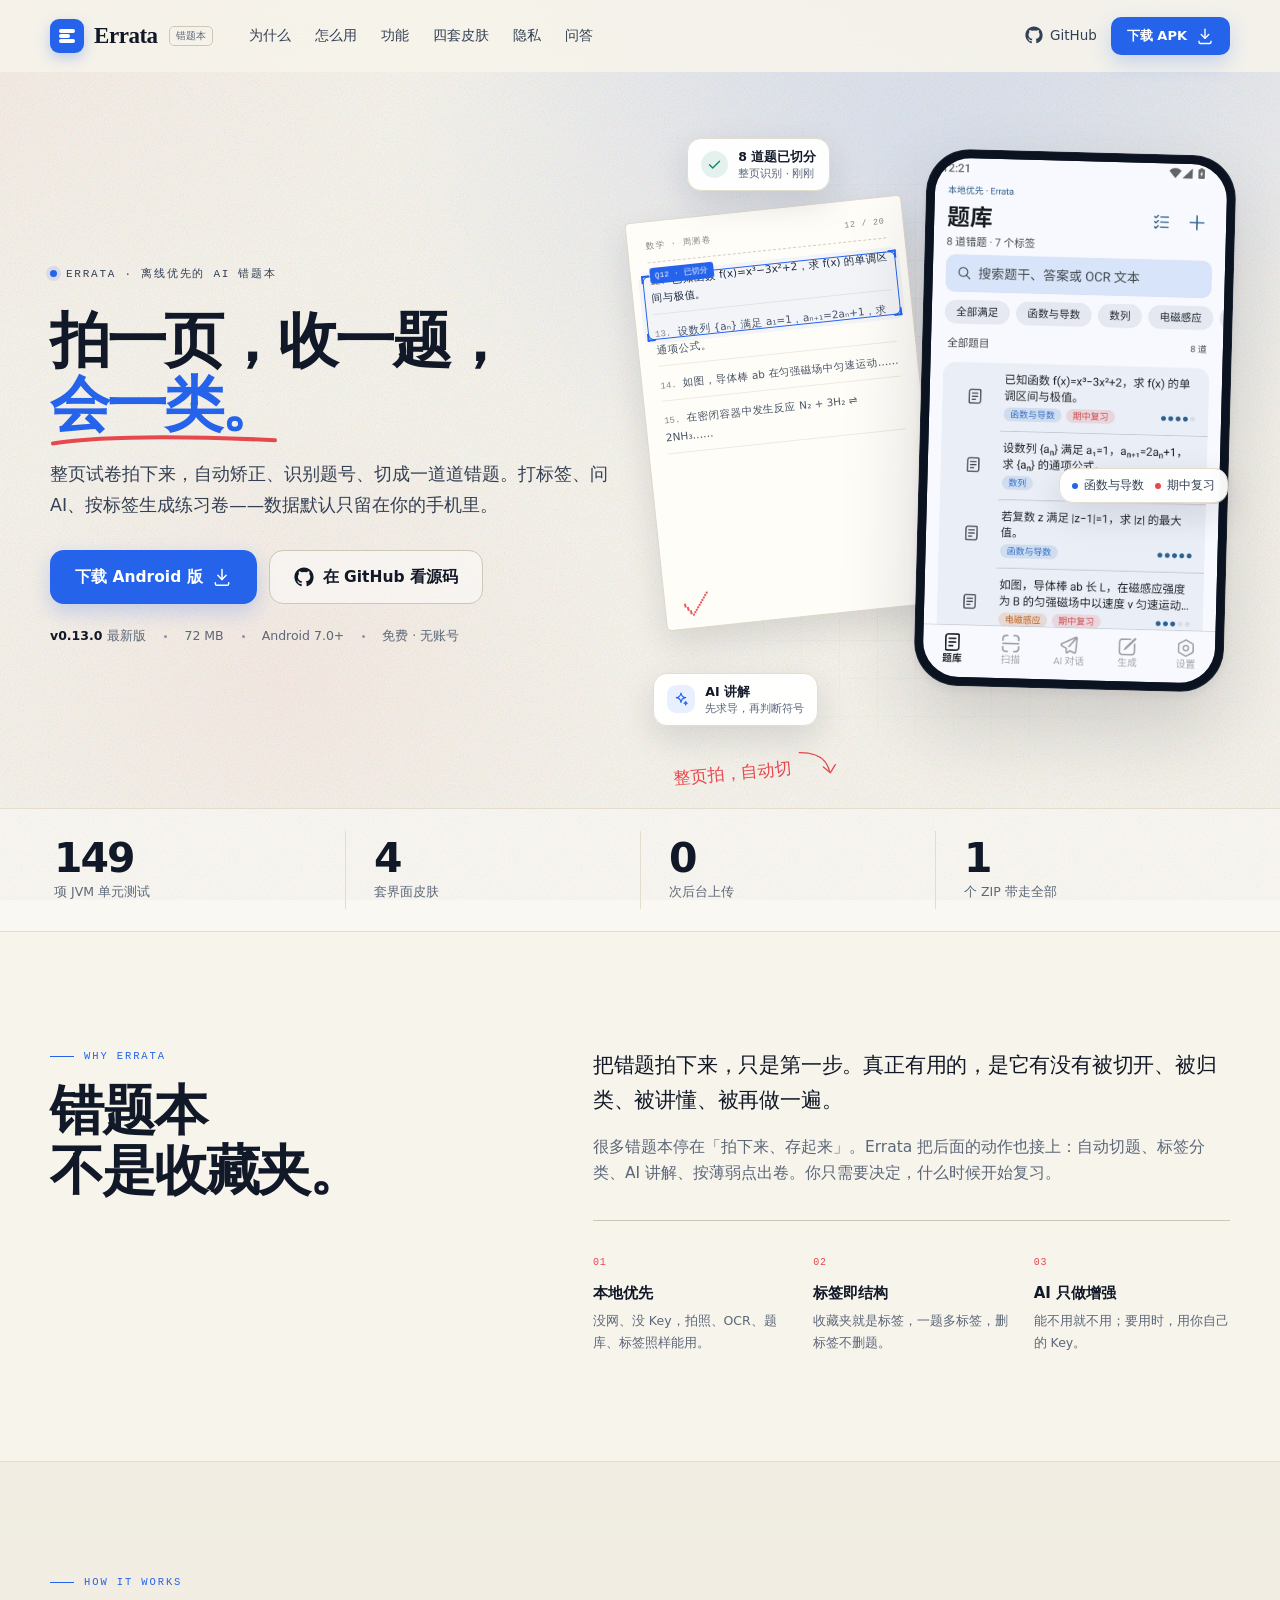
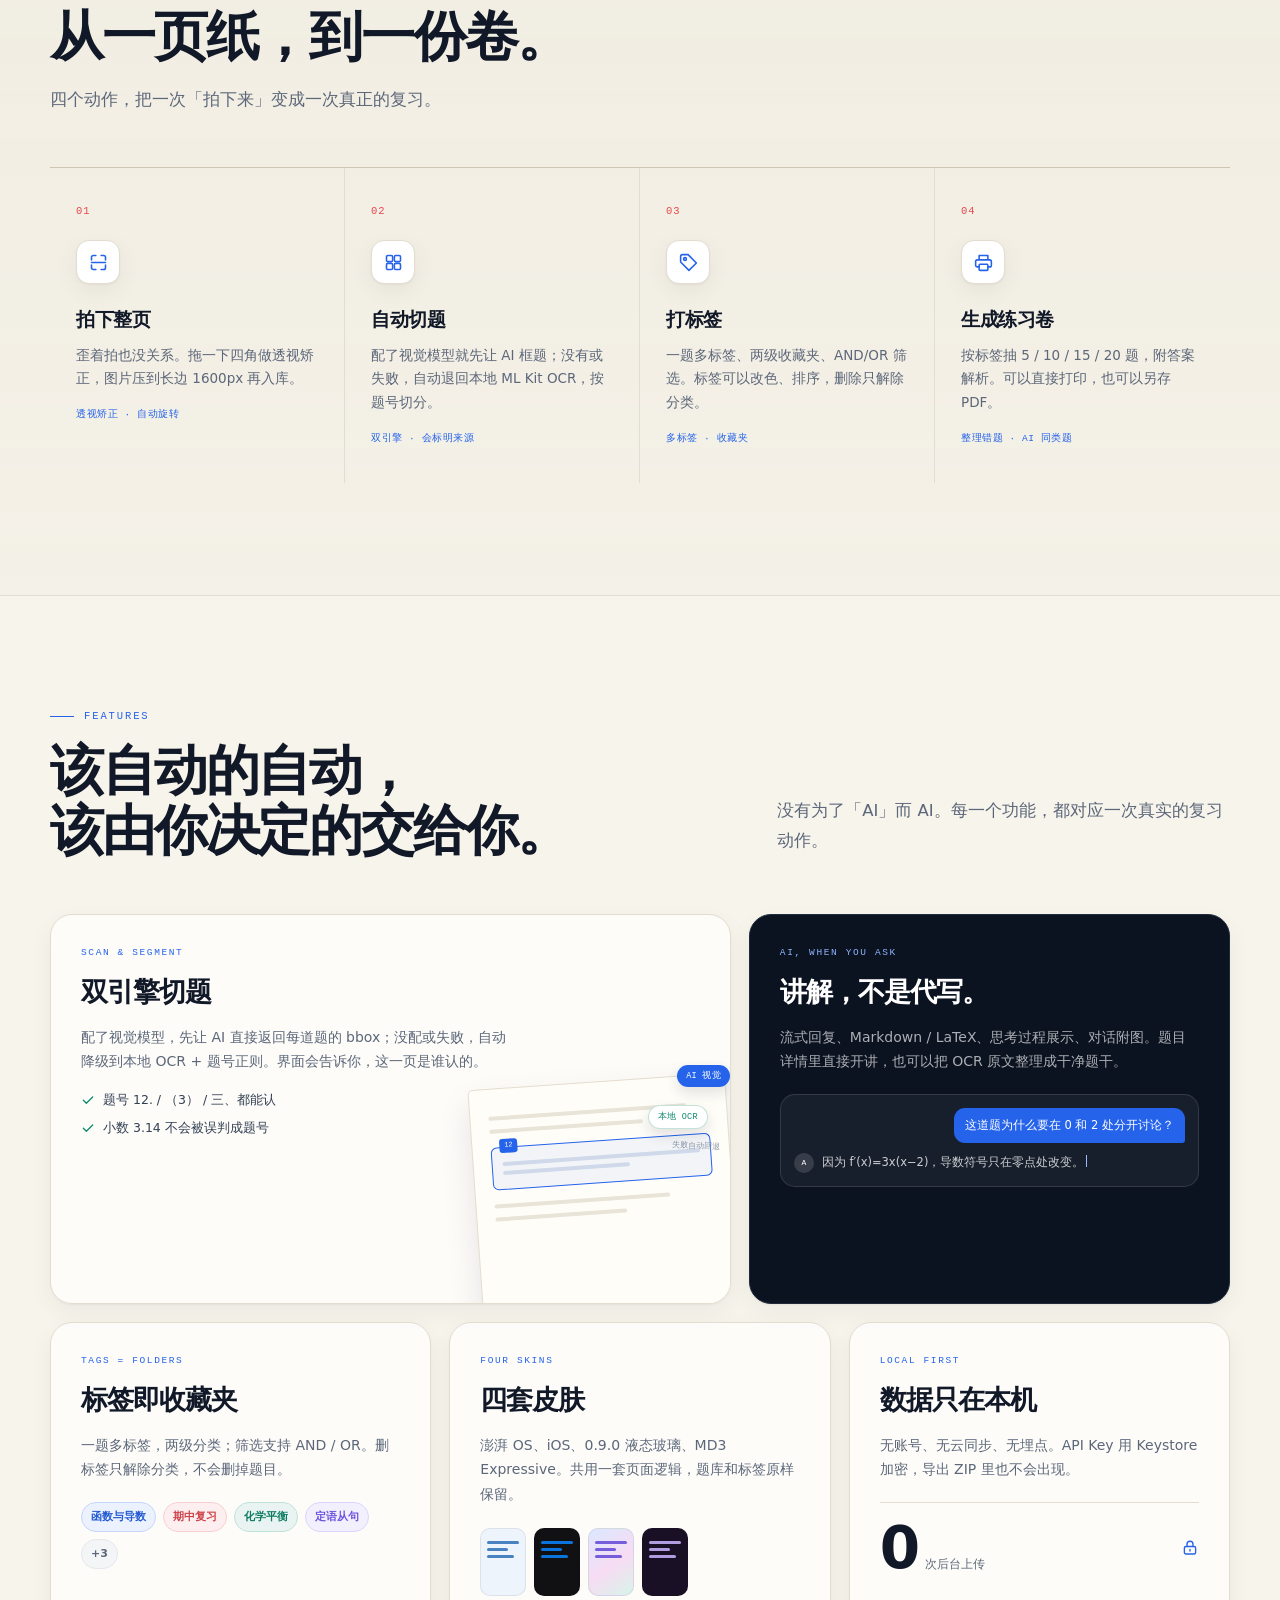
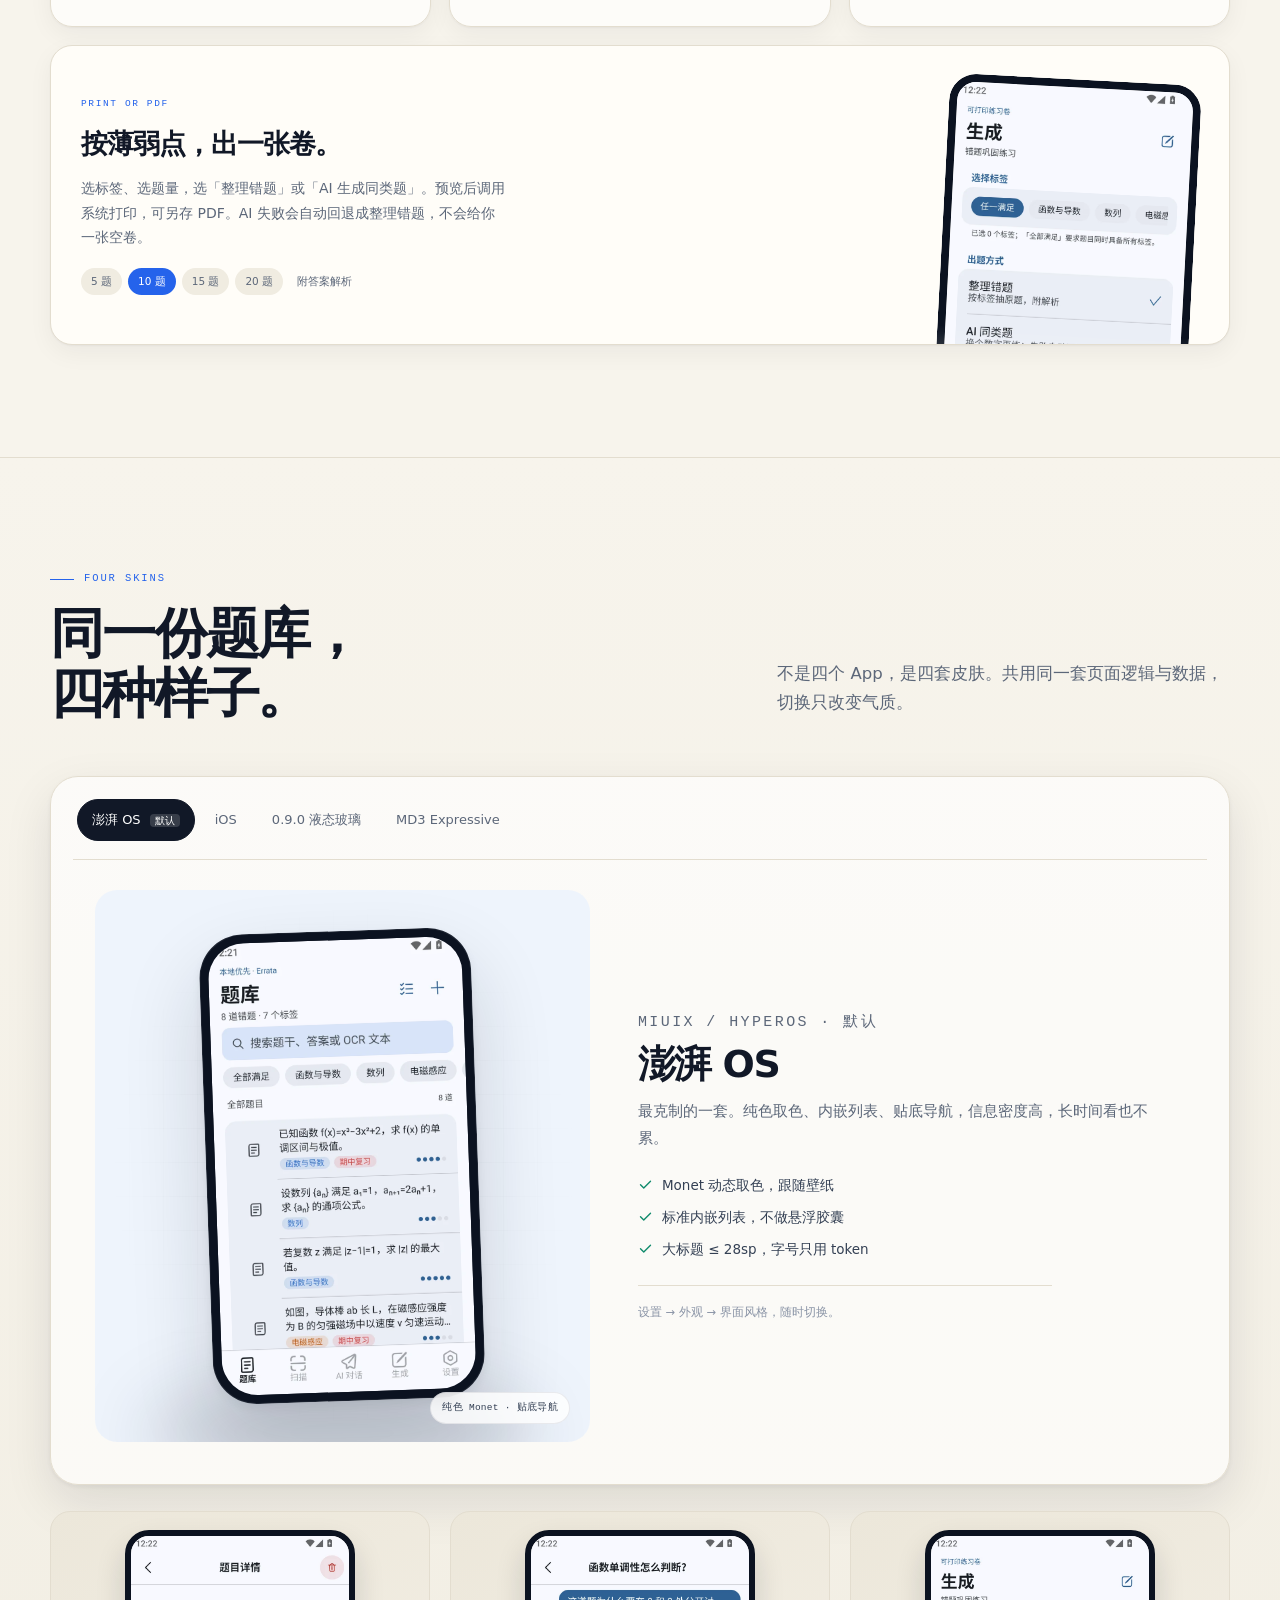
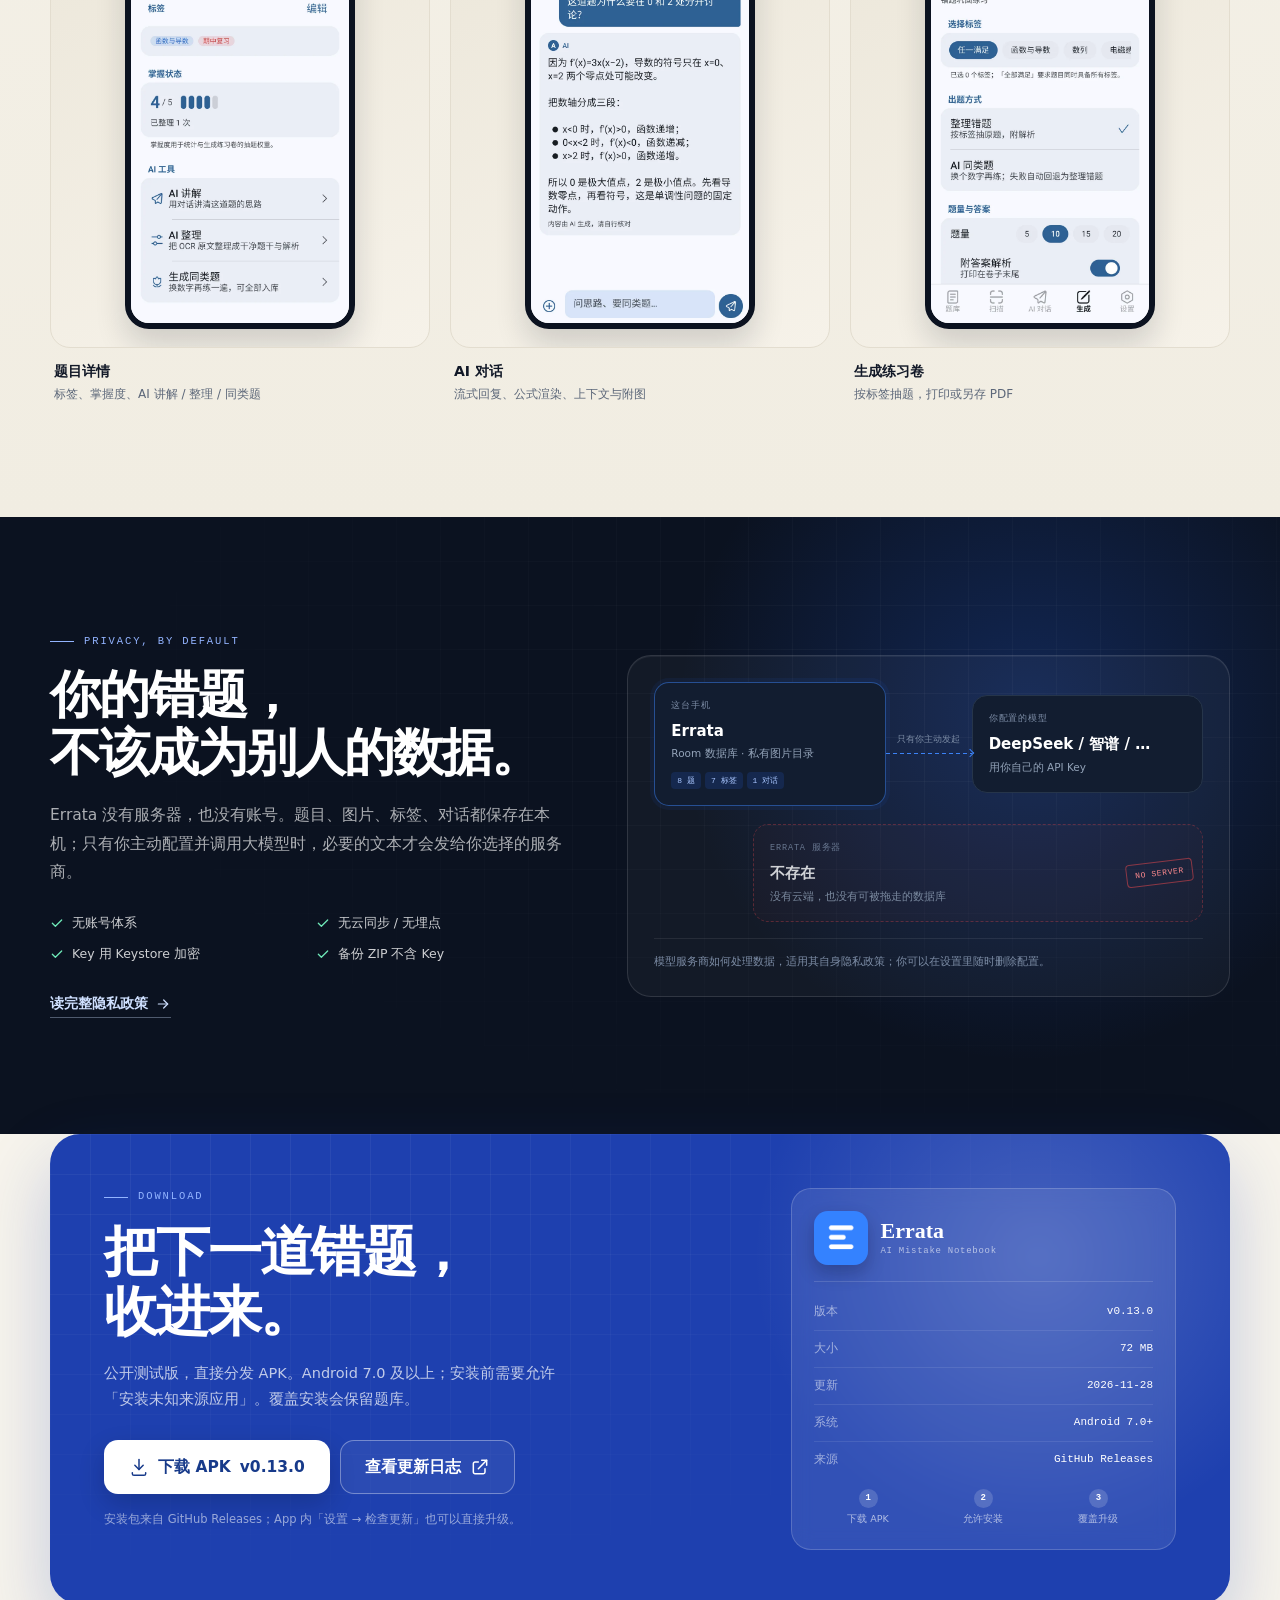
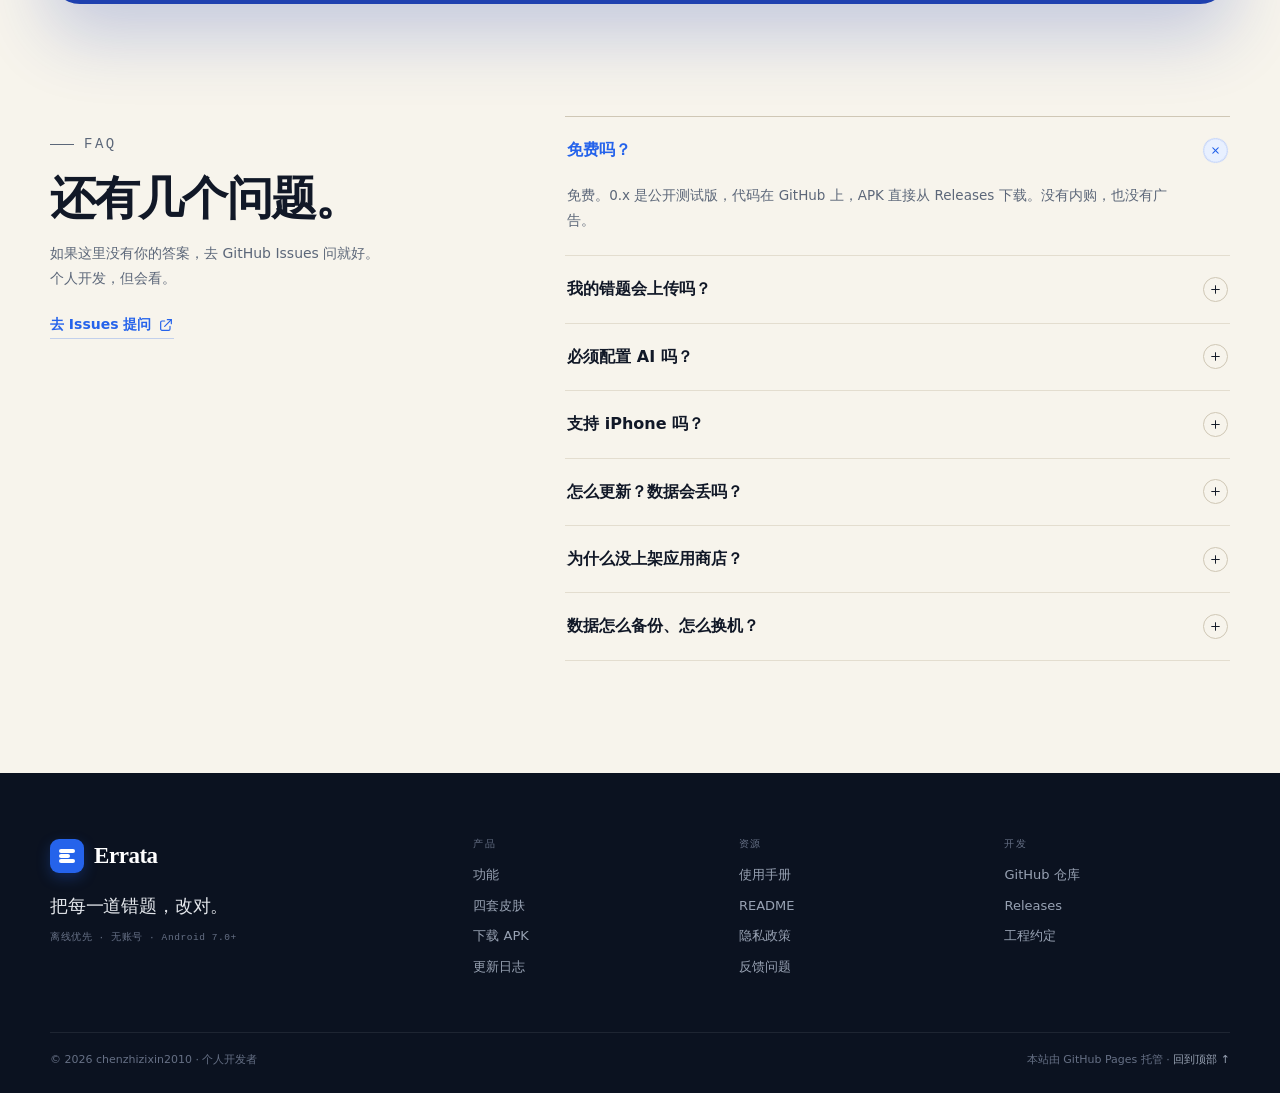
==== commit 0e5f6b30: "site: update to v0.13.0 and auto-deploy via gh-pages" ====
--- a/website/index.html
+++ b/website/index.html
@@ -103,7 +103,7 @@
           <h1><span class="h1-top">拍一页，<br class="br-mobile">收一题，</span><br><span class="mark">会一类。<svg viewBox="0 0 340 22" preserveAspectRatio="none" aria-hidden="true"><path d="M4 14C74 5 180 4 336 10"/></svg></span></h1>
           <p class="hero-lede">整页试卷拍下来，自动矫正、识别题号、切成一道道错题。<span class="nowrap">打标签</span>、问 AI、按标签生成练习卷——数据默认只留在你的手机里。</p>
           <div class="hero-actions">
-            <a class="btn btn-primary btn-lg" data-download href="https://github.com/chenzhizixin2010/wrongbook/releases/download/v0.12.0/wrongbook-v0.12.0.apk">
+            <a class="btn btn-primary btn-lg" data-download href="https://github.com/chenzhizixin2010/wrongbook/releases/download/v0.13.0/wrongbook-v0.13.0.apk">
               下载 Android 版
               <svg class="icon" aria-hidden="true"><use href="#i-download"></use></svg>
             </a>
@@ -113,8 +113,8 @@
             </a>
           </div>
           <ul class="hero-facts" aria-label="版本与系统要求">
-            <li><strong data-version>v0.12.0</strong> 最新版</li>
-            <li><span data-size>65 MB</span></li>
+            <li><strong data-version>v0.13.0</strong> 最新版</li>
+            <li><span data-size>72 MB</span></li>
             <li>Android 7.0+</li>
             <li>免费 · 无账号</li>
           </ul>
@@ -498,9 +498,9 @@
             <h2>把下一道错题，<br>收进来。</h2>
             <p class="download-lede">公开测试版，直接分发 APK。Android 7.0 及以上；安装前需要允许「安装未知来源应用」。覆盖安装会保留题库。</p>
             <div class="download-actions">
-              <a class="btn btn-light btn-lg" data-download href="https://github.com/chenzhizixin2010/wrongbook/releases/download/v0.12.0/wrongbook-v0.12.0.apk">
+              <a class="btn btn-light btn-lg" data-download href="https://github.com/chenzhizixin2010/wrongbook/releases/download/v0.13.0/wrongbook-v0.13.0.apk">
                 <svg class="icon" aria-hidden="true"><use href="#i-download"></use></svg>
-                下载 APK <span data-version>v0.12.0</span>
+                下载 APK <span data-version>v0.13.0</span>
               </a>
               <a class="btn btn-outline-light btn-lg" href="https://github.com/chenzhizixin2010/wrongbook/releases" target="_blank" rel="noopener">
                 查看更新日志
@@ -516,9 +516,9 @@
               <div><strong>Errata</strong><span>AI Mistake Notebook</span></div>
             </div>
             <dl class="release-meta">
-              <div><dt>版本</dt><dd data-version>v0.12.0</dd></div>
-              <div><dt>大小</dt><dd><span data-size>65 MB</span></dd></div>
-              <div><dt>更新</dt><dd><span data-date>2026-11-23</span></dd></div>
+              <div><dt>版本</dt><dd data-version>v0.13.0</dd></div>
+              <div><dt>大小</dt><dd><span data-size>72 MB</span></dd></div>
+              <div><dt>更新</dt><dd><span data-date>2026-11-28</span></dd></div>
               <div><dt>系统</dt><dd>Android 7.0+</dd></div>
               <div><dt>来源</dt><dd>GitHub Releases</dd></div>
             </dl>
@@ -623,7 +623,7 @@
     "applicationCategory": "EducationalApplication",
     "applicationSubCategory": "错题本",
     "inLanguage": "zh-CN",
-    "softwareVersion": "0.12.0",
+    "softwareVersion": "0.13.0",
     "offers": { "@type": "Offer", "price": "0", "priceCurrency": "CNY" },
     "downloadUrl": "https://github.com/chenzhizixin2010/wrongbook/releases",
     "description": "离线优先的 AI 错题本：拍照切题、多标签分类、AI 讲解、按标签生成练习卷。",
